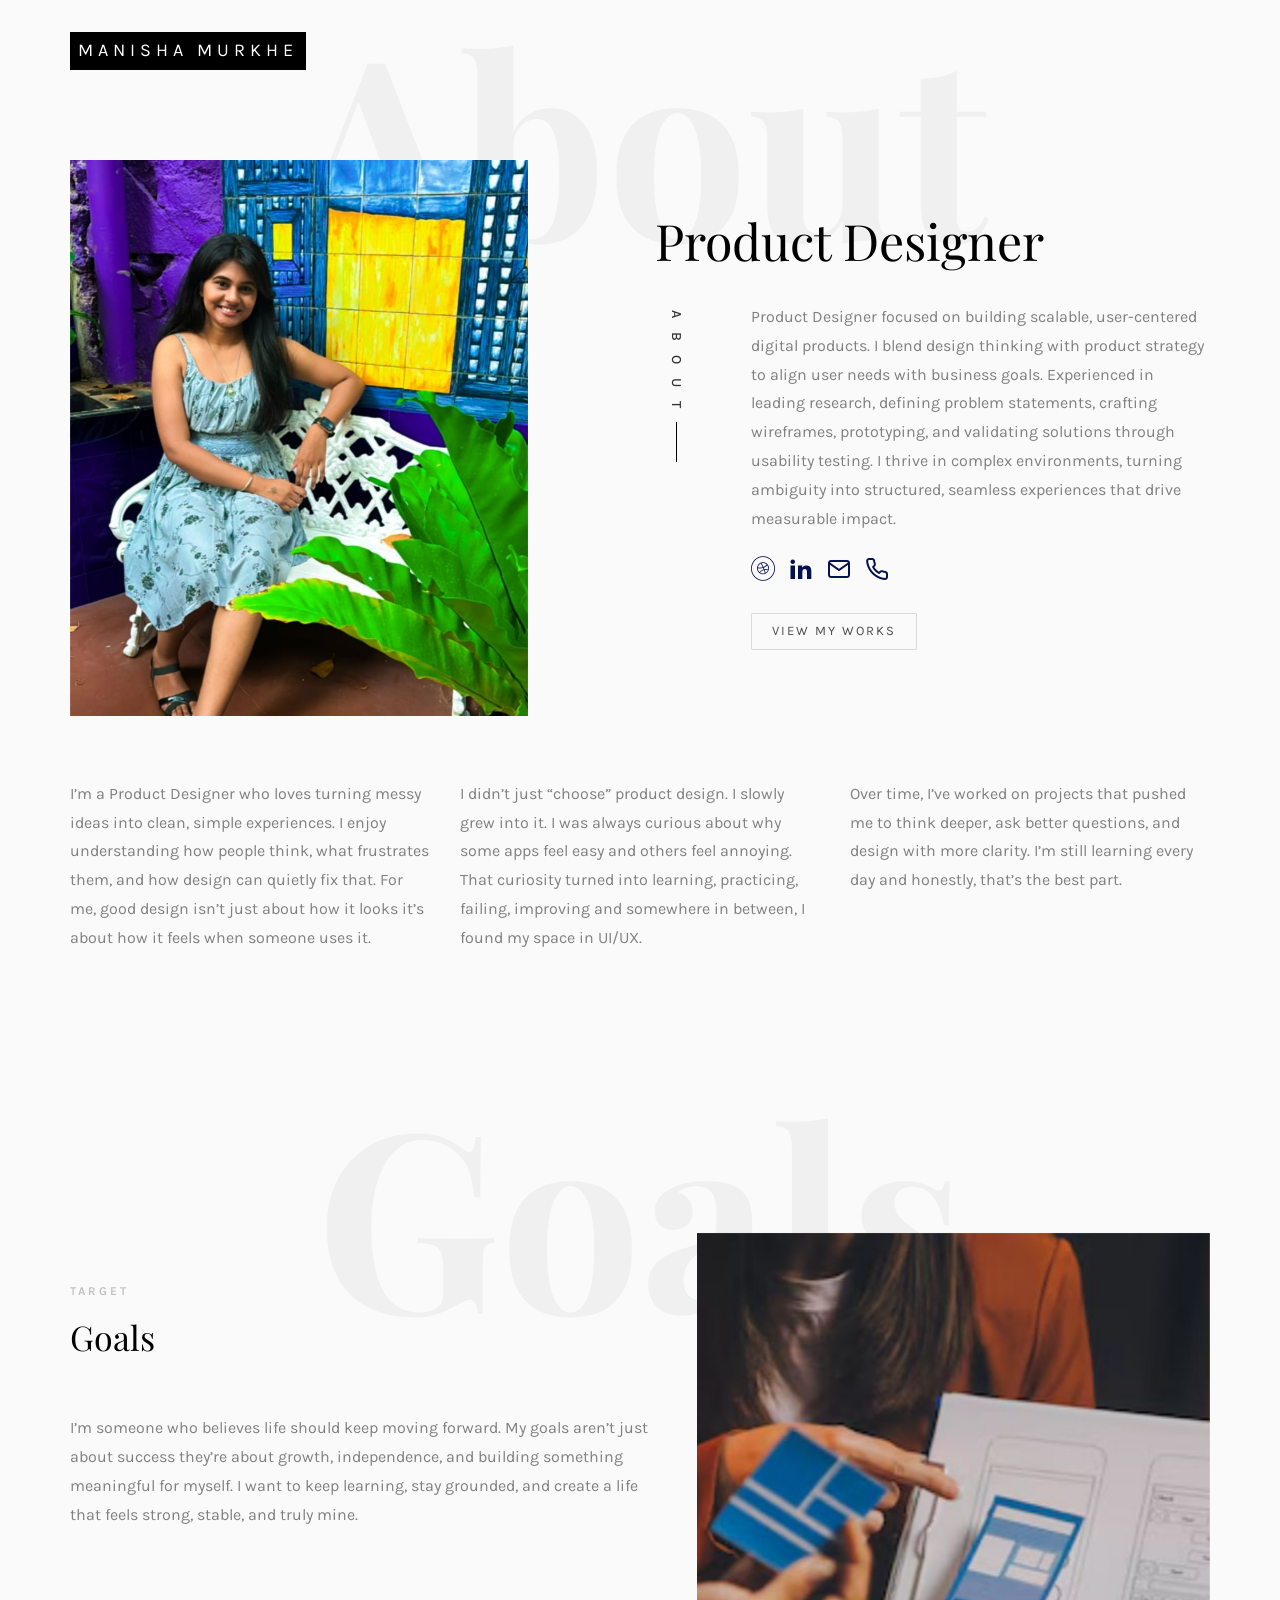
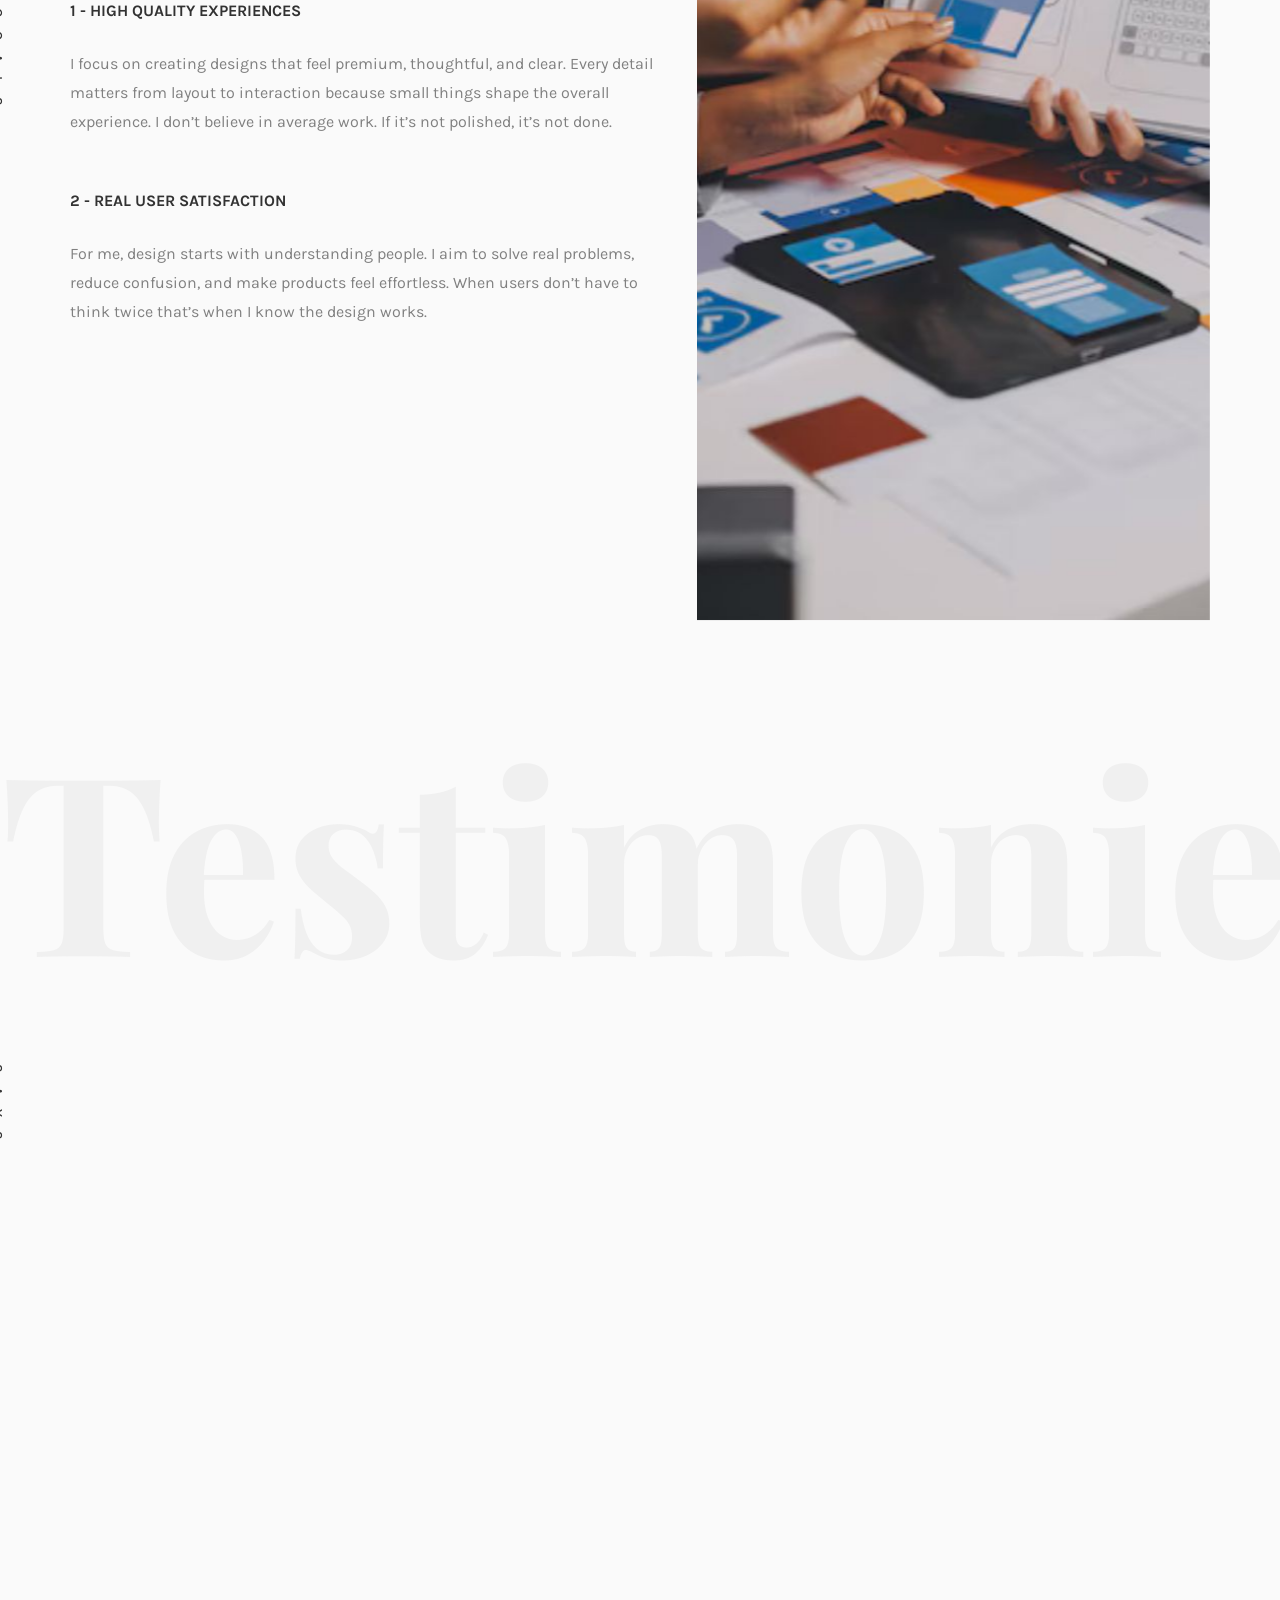
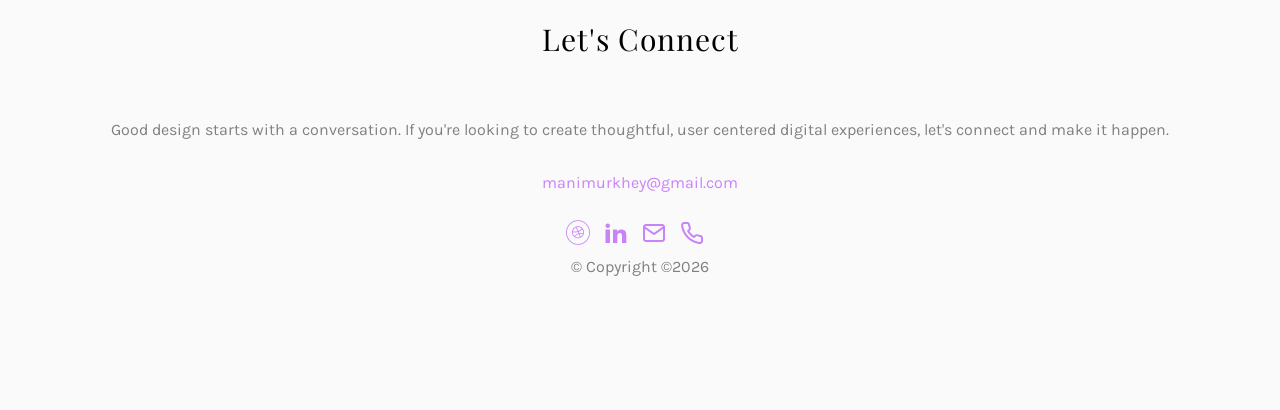
==== about.html @ 7357ee64 "new portfolio 2026" ====
<!DOCTYPE HTML>
<html>
	<head>
	<meta charset="utf-8">
	<meta http-equiv="X-UA-Compatible" content="IE=edge">
	<title>Manisha Murkhe | Product Designer</title>
	<meta name="viewport" content="width=device-width, initial-scale=1">
	<meta name="description" content="" />
	<meta name="keywords" content="" />
	<meta name="author" content="" />

  <!-- Facebook and Twitter integration -->
	<meta property="og:title" content=""/>
	<meta property="og:image" content=""/>
	<meta property="og:url" content=""/>
	<meta property="og:site_name" content=""/>
	<meta property="og:description" content=""/>
	<meta name="twitter:title" content="" />
	<meta name="twitter:image" content="" />
	<meta name="twitter:url" content="" />
	<meta name="twitter:card" content="" />

	<!-- Place favicon.ico and apple-touch-icon.png in the root directory -->
	<link rel="shortcut icon" href="favicon.ico">

	<link href="https://fonts.googleapis.com/css?family=Karla:400,700" rel="stylesheet">
	<link href="https://fonts.googleapis.com/css?family=Playfair+Display:400,400i,700" rel="stylesheet">
	
	<!-- Animate.css -->
	<link rel="stylesheet" href="css/animate.css">
	<!-- Icomoon Icon Fonts-->
	<link rel="stylesheet" href="css/icomoon.css">
	<!-- Bootstrap  -->
	<link rel="stylesheet" href="css/bootstrap.css">
	<!-- Owl Carousel -->
	<link rel="stylesheet" href="css/owl.carousel.min.css">
	<link rel="stylesheet" href="css/owl.theme.default.min.css">
	<!-- Magnific Popup -->
	<link rel="stylesheet" href="css/magnific-popup.css">

	<link rel="stylesheet" href="css/style.css">


	<!-- Modernizr JS -->
	<script src="js/modernizr-2.6.2.min.js"></script>
	<!-- FOR IE9 below -->
	<!--[if lt IE 9]>
	<script src="js/respond.min.js"></script>
	<![endif]-->

	</head>
	<body>

	<nav id="colorlib-main-nav" role="navigation">
		<a href="#" class="js-colorlib-nav-toggle colorlib-nav-toggle active"><i></i></a>
		<div class="js-fullheight colorlib-table">
			<div class="colorlib-table-cell js-fullheight">
				<div class="row">
					<div class="col-md-12">
						<div class="form-group">
							<input type="text" class="form-control" id="search" placeholder="Enter any key to search...">
							<button type="submit" class="btn btn-primary"><i class="icon-search3"></i></button>
						</div>
					</div>
				</div>
				<div class="row">
					<div class="col-md-12">
						<ul>
							<li><a href="index.html">Home</a></li>
							<li><a href="services.html">Services</a></li>
							<li><a href="work.html">Work</a></li>
							<li><a href="blog.html">Blog</a></li>
							<li class="active"><a href="about.html">About</a></li>
							<li><a href="contact.html">Contact</a></li>
						</ul>
					</div>
				</div>
				<div class="row">
					<div class="col-md-12">
						<h2 class="head-title">Works</h2>
						<a href="images/work-1.jpg" class="gallery image-popup-link text-center" style="background-image: url(images/work-1.jpg);">
							<span><i class="icon-search3"></i></span>
						</a>
						<a href="images/work-2.jpg" class="gallery image-popup-link text-center" style="background-image: url(images/work-2.jpg);">
							<span><i class="icon-search3"></i></span>
						</a>
						<a href="images/work-3.jpg" class="gallery image-popup-link text-center" style="background-image: url(images/work-3.jpg);">
							<span><i class="icon-search3"></i></span>
						</a>
						<a href="images/work-4.jpg" class="gallery image-popup-link text-center" style="background-image: url(images/work-4.jpg);">
							<span><i class="icon-search3"></i></span>
						</a>
					</div>
				</div>
			</div>
		</div>
	</nav>
	
	<div id="colorlib-page">
		<header>
			<div class="container">
				<div class="row">
					<div class="col-md-12">
						<div class="colorlib-navbar-brand">
							<a class="colorlib-logo" href="index.html"><span>Manisha Murkhe</span></a>
						</div>
					</div>
				</div>
			</div>
		</header>
		<div id="colorlib-about">
			<div class="container">
				<div class="row text-center">
					<h2 class="bold">About</h2>
				</div>
				<div class="row row-padded-bottom">
					<div class="col-md-5 animate-box">
						<img class="img-responsive about-img" src="images/ManishaMurkhe.jpg" alt="Manisha Murkhe">
					</div>
					<div class="col-md-6 col-md-push-1 animate-box">
						<div class="about-desc">
							<h2><span>Product Designer</span></h2>
							<div class="desc">
								<div class="rotate">
									<h2 class="heading">About</h2>
								</div>
								<p>Product Designer focused on building scalable, user-centered digital products. I blend design thinking with product strategy to align user needs with business goals. Experienced in leading research, defining problem statements, crafting wireframes, prototyping, and validating solutions through usability testing. I thrive in complex environments, turning ambiguity into structured, seamless experiences that drive measurable impact.</p>
								<p class="colorlib-social-icons">
    <a href="https://www.behance.net/manishamurkhe" target="_blank"><i class="icon-dribbble2"></i></a>
    <a href="https://www.linkedin.com/in/manisha-murkhe-967870202/" target="_blank"><i class="icon-linkedin2"></i></a>
    <a href="mailto:manimurkhey@gmail.com"><i class="icon-mail5"></i></a>
    <a href="tel:+917721084207"><i class="icon-phone2"></i></a>
</p>
								<p><a href="index.html" class="btn btn-primary btn-outline">View My Works</a></p>
							</div>
						</div>
					</div>
				</div>
				<div class="row">
					<div class="col-md-4 animate-box">
						<p>I’m a Product Designer who loves turning messy ideas into clean, simple experiences. I enjoy understanding how people think, what frustrates them, and how design can quietly fix that. For me, good design isn’t just about how it looks  it’s about how it feels when someone uses it.</p>
					</div>
					<div class="col-md-4 animate-box">
						<p>I didn’t just “choose” product design. I slowly grew into it. I was always curious about why some apps feel easy and others feel annoying. That curiosity turned into learning, practicing, failing, improving and somewhere in between, I found my space in UI/UX.</p>
					</div>
					<div class="col-md-4 animate-box">
						<p>Over time, I’ve worked on projects that pushed me to think deeper, ask better questions, and design with more clarity. I’m still learning every day and honestly, that’s the best part.</p>
					</div>
				</div>
			</div>
		</div>
		<div id="colorlib-services">
			<div class="container">
				<div class="row text-center">
					<h2 class="bold">Goals</h2>
				</div>
				<div class="row">
					<div class="col-md-12">
						<div class="services-flex">
							<div class="one-third">
								<div class="row">
									<div class="col-md-12 col-md-offset-0 animate-box intro-heading">
										<span>Target</span>
										<h2>Goals</h2>
										<p>I’m someone who believes life should keep moving forward. My goals aren’t just about success they’re about growth, independence, and building something meaningful for myself. I want to keep learning, stay grounded, and create a life that feels strong, stable, and truly mine.</p>
									</div>
								</div>
								<div class="row">
									<div class="col-md-12">
										<div class="rotate">
											<h2 class="heading">Goals</h2>
										</div>
									</div>
									<div class="col-md-12">
										<div class="services animate-box">
											<h3>1 - High Quality Experiences</h3>
											<p>I focus on creating designs that feel premium, thoughtful, and clear. Every detail matters from layout to interaction  because small things shape the overall experience. I don’t believe in average work. If it’s not polished, it’s not done.</p>
										</div>
										<div class="services animate-box">
											<h3>2 - Real User Satisfaction</h3>
											<p>For me, design starts with understanding people. I aim to solve real problems, reduce confusion, and make products feel effortless. When users don’t have to think twice  that’s when I know the design works.</p>
										</div>
										<div class="services animate-box">
											<h3>3 - Well-Structured, Easy-to-Maintain Products</h3>
											<p>Good design isn’t just about how it looks today. I build systems that are organized, scalable, and easy to manage in the long run. Clean structure less chaos later.</p>
										</div>
									</div>
								</div>
							</div>
							<div class="one-forth services-img" style="background-image: url(images/services-img-1.jpg);">
							</div>
						</div>
					</div>
				</div>
			</div>
		</div>

		<div id="colorlib-testimony">
			<div class="container">
				<div class="row text-center">
					<h2 class="bold">Testimonies</h2>
				</div>
				<div class="row">
					<div class="col-md-12 col-md-offset-0 text-center animate-box intro-heading">
						<span>Testimonies</span>
						<h2>Clients Says</h2>
					</div>
				</div>
				<div class="row">
					<div class="col-md-12">
						<div class="rotate">
							<h2 class="heading">Says</h2>
						</div>
					</div>
				</div>
				<div class="row animate-box">
					<div class="owl-carousel">
						<div class="item">
							<div class="col-md-12 text-center">
								<div class="testimony">
									<blockquote>
										<p>"Working with Manisha was honestly smooth from start to finish. She doesn’t just design screens  she thinks through the entire experience. She asks the right questions, challenges assumptions, and delivers work that feels clean and well thought out."</p>
										<span> &mdash; Saj Counsulting Services</span>
									</blockquote>
								</div>
							</div>
						</div>
						<div class="item">
							<div class="col-md-12 text-center">
								<div class="testimony">
									<blockquote>
										<p>"Manisha has a strong eye for detail and clarity. What I appreciate most is how she turns complex ideas into simple, usable flows. She’s calm under pressure and always open to feedback, which makes collaboration easy. She genuinely cares about the product. You can see it in how deeply she understands users before jumping into design. Her work feels intentional, not rushed and that’s rare."</p>
										<span> &mdash; Reserveoceaan</span>
									</blockquote>
								</div>
							</div>
						</div>
					</div>
				</div>
			</div>
		</div>

		<footer>
			<div id="footer">
				<div class="container">
					<div class="row">
						<div class="col-md-12 text-center">
							<h2>Let's Connect</h2>
							<p>Good design starts with a conversation. If you're looking to create thoughtful, user centered digital experiences, let's connect and make it happen.</p>
							<p><a href="mailto:manimurkhey@gmail.com">manimurkhey@gmail.com</a></p>
							<p class="colorlib-social-icons">
    <a href="https://www.behance.net/manishamurkhe" target="_blank"><i class="icon-dribbble2"></i></a>
    <a href="https://www.linkedin.com/in/manisha-murkhe-967870202/" target="_blank"><i class="icon-linkedin2"></i></a>
    <a href="mailto:manimurkhey@gmail.com"><i class="icon-mail5"></i></a>
    <a href="tel:+917721084207"><i class="icon-phone2"></i></a>
							</p>
						</div>
					</div>
					<div class="row">
						<div class="col-md-12 text-center">
							<p>
								&copy; <!-- Link back to Colorlib can't be removed. Template is licensed under CC BY 3.0. -->
Copyright &copy;<script>document.write(new Date().getFullYear());</script>
<!-- Link back to Colorlib can't be removed. Template is licensed under CC BY 3.0. -->
							</p>
						</div>
					</div>
				</div>
			</div>
		</footer>
	
	</div>

	<!-- jQuery -->
	<script src="js/jquery.min.js"></script>
	<!-- jQuery Easing -->
	<script src="js/jquery.easing.1.3.js"></script>
	<!-- Bootstrap -->
	<script src="js/bootstrap.min.js"></script>
	<!-- Waypoints -->
	<script src="js/jquery.waypoints.min.js"></script>
	<!-- Owl Carousel -->
	<script src="js/owl.carousel.min.js"></script>
	<!-- Magnific Popup -->
	<script src="js/jquery.magnific-popup.min.js"></script>
	<script src="js/magnific-popup-options.js"></script>

	<!-- Main JS (Do not remove) -->
	<script src="js/main.js"></script>

	</body>
</html>
---- css/icomoon.css ----
@font-face {
  font-family: 'icomoon';
  src:  url('fonts/icomoon.eot?tmere9');
  src:  url('fonts/icomoon.eot?tmere9#iefix') format('embedded-opentype'),
    url('fonts/icomoon.ttf?tmere9') format('truetype'),
    url('fonts/icomoon.woff?tmere9') format('woff'),
    url('fonts/icomoon.svg?tmere9#icomoon') format('svg');
  font-weight: normal;
  font-style: normal;
}

[class^="icon-"], [class*=" icon-"] {
  /* use !important to prevent issues with browser extensions that change fonts */
  font-family: 'icomoon' !important;
  speak: none;
  font-style: normal;
  font-weight: normal;
  font-variant: normal;
  text-transform: none;
  line-height: 1;

  /* Better Font Rendering =========== */
  -webkit-font-smoothing: antialiased;
  -moz-osx-font-smoothing: grayscale;
}

.icon-activity:before {
  content: "\e900";
}
.icon-airplay:before {
  content: "\e901";
}
.icon-alert-circle:before {
  content: "\e902";
}
.icon-alert-octagon:before {
  content: "\e903";
}
.icon-alert-triangle:before {
  content: "\e904";
}
.icon-align-center:before {
  content: "\e905";
}
.icon-align-justify:before {
  content: "\e906";
}
.icon-align-left:before {
  content: "\e907";
}
.icon-align-right:before {
  content: "\e908";
}
.icon-anchor:before {
  content: "\e909";
}
.icon-aperture:before {
  content: "\e90a";
}
.icon-arrow-down3:before {
  content: "\e90b";
}
.icon-arrow-down-circle:before {
  content: "\e90c";
}
.icon-arrow-down-left3:before {
  content: "\e90d";
}
.icon-arrow-down-right3:before {
  content: "\e90e";
}
.icon-arrow-left3:before {
  content: "\e90f";
}
.icon-arrow-left-circle:before {
  content: "\e910";
}
.icon-arrow-right3:before {
  content: "\e911";
}
.icon-arrow-right-circle:before {
  content: "\e912";
}
.icon-arrow-up3:before {
  content: "\e913";
}
.icon-arrow-up-circle:before {
  content: "\e914";
}
.icon-arrow-up-left3:before {
  content: "\e915";
}
.icon-arrow-up-right3:before {
  content: "\e916";
}
.icon-at-sign:before {
  content: "\e917";
}
.icon-award:before {
  content: "\e918";
}
.icon-bar-chart:before {
  content: "\e919";
}
.icon-bar-chart-2:before {
  content: "\e91a";
}
.icon-battery:before {
  content: "\e91b";
}
.icon-battery-charging:before {
  content: "\e91c";
}
.icon-bell2:before {
  content: "\e91d";
}
.icon-bell-off:before {
  content: "\e91e";
}
.icon-bluetooth:before {
  content: "\e91f";
}
.icon-bold2:before {
  content: "\e920";
}
.icon-book2:before {
  content: "\e921";
}
.icon-book-open:before {
  content: "\e922";
}
.icon-bookmark2:before {
  content: "\e923";
}
.icon-box:before {
  content: "\e924";
}
.icon-briefcase2:before {
  content: "\e925";
}
.icon-calendar2:before {
  content: "\e926";
}
.icon-camera2:before {
  content: "\e927";
}
.icon-camera-off:before {
  content: "\e928";
}
.icon-cast:before {
  content: "\e929";
}
.icon-check:before {
  content: "\e92a";
}
.icon-check-circle:before {
  content: "\e92b";
}
.icon-check-square:before {
  content: "\e92c";
}
.icon-chevron-down:before {
  content: "\e92d";
}
.icon-chevron-left:before {
  content: "\e92e";
}
.icon-chevron-right:before {
  content: "\e92f";
}
.icon-chevron-up:before {
  content: "\e930";
}
.icon-chevrons-down:before {
  content: "\e931";
}
.icon-chevrons-left:before {
  content: "\e932";
}
.icon-chevrons-right:before {
  content: "\e933";
}
.icon-chevrons-up:before {
  content: "\e934";
}
.icon-chrome2:before {
  content: "\e935";
}
.icon-circle:before {
  content: "\e936";
}
.icon-clipboard2:before {
  content: "\e937";
}
.icon-clock3:before {
  content: "\e938";
}
.icon-cloud2:before {
  content: "\e939";
}
.icon-cloud-drizzle:before {
  content: "\e93a";
}
.icon-cloud-lightning:before {
  content: "\e93b";
}
.icon-cloud-off:before {
  content: "\e93c";
}
.icon-cloud-rain:before {
  content: "\e93d";
}
.icon-cloud-snow:before {
  content: "\e93e";
}
.icon-code:before {
  content: "\e93f";
}
.icon-codepen2:before {
  content: "\e940";
}
.icon-command2:before {
  content: "\e941";
}
.icon-compass3:before {
  content: "\e942";
}
.icon-copy2:before {
  content: "\e943";
}
.icon-corner-down-left:before {
  content: "\e944";
}
.icon-corner-down-right:before {
  content: "\e945";
}
.icon-corner-left-down:before {
  content: "\e946";
}
.icon-corner-left-up:before {
  content: "\e947";
}
.icon-corner-right-down:before {
  content: "\e948";
}
.icon-corner-right-up:before {
  content: "\e949";
}
.icon-corner-up-left:before {
  content: "\e94a";
}
.icon-corner-up-right:before {
  content: "\e94b";
}
.icon-cpu:before {
  content: "\e94c";
}
.icon-credit-card2:before {
  content: "\e94d";
}
.icon-crop2:before {
  content: "\e94e";
}
.icon-crosshair:before {
  content: "\e94f";
}
.icon-database2:before {
  content: "\e950";
}
.icon-delete:before {
  content: "\e951";
}
.icon-disc:before {
  content: "\e952";
}
.icon-dollar-sign:before {
  content: "\e953";
}
.icon-download4:before {
  content: "\e954";
}
.icon-download-cloud:before {
  content: "\e955";
}
.icon-droplet2:before {
  content: "\e956";
}
.icon-edit:before {
  content: "\e957";
}
.icon-edit-2:before {
  content: "\e958";
}
.icon-edit-3:before {
  content: "\e959";
}
.icon-external-link:before {
  content: "\e95a";
}
.icon-eye2:before {
  content: "\e95b";
}
.icon-eye-off:before {
  content: "\e95c";
}
.icon-facebook3:before {
  content: "\e95d";
}
.icon-fast-forward:before {
  content: "\e95e";
}
.icon-feather:before {
  content: "\e95f";
}
.icon-file:before {
  content: "\e960";
}
.icon-file-minus:before {
  content: "\e961";
}
.icon-file-plus:before {
  content: "\e962";
}
.icon-file-text3:before {
  content: "\e963";
}
.icon-film2:before {
  content: "\e964";
}
.icon-filter2:before {
  content: "\e965";
}
.icon-flag2:before {
  content: "\e966";
}
.icon-folder2:before {
  content: "\e967";
}
.icon-folder-minus2:before {
  content: "\e968";
}
.icon-folder-plus2:before {
  content: "\e969";
}
.icon-git-branch:before {
  content: "\e96a";
}
.icon-git-commit:before {
  content: "\e96b";
}
.icon-git-merge:before {
  content: "\e96c";
}
.icon-git-pull-request:before {
  content: "\e96d";
}
.icon-github2:before {
  content: "\e96e";
}
.icon-gitlab:before {
  content: "\e96f";
}
.icon-globe:before {
  content: "\e970";
}
.icon-grid:before {
  content: "\e971";
}
.icon-hard-drive:before {
  content: "\e972";
}
.icon-hash:before {
  content: "\e973";
}
.icon-headphones2:before {
  content: "\e974";
}
.icon-heart2:before {
  content: "\e975";
}
.icon-help-circle:before {
  content: "\e976";
}
.icon-home4:before {
  content: "\e977";
}
.icon-image2:before {
  content: "\e978";
}
.icon-inbox:before {
  content: "\e979";
}
.icon-info2:before {
  content: "\e97a";
}
.icon-instagram2:before {
  content: "\e97b";
}
.icon-italic2:before {
  content: "\e97c";
}
.icon-layers:before {
  content: "\e97d";
}
.icon-layout:before {
  content: "\e97e";
}
.icon-life-buoy:before {
  content: "\e97f";
}
.icon-link2:before {
  content: "\e980";
}
.icon-link-2:before {
  content: "\e981";
}
.icon-linkedin3:before {
  content: "\e982";
}
.icon-list3:before {
  content: "\e983";
}
.icon-loader:before {
  content: "\e984";
}
.icon-lock2:before {
  content: "\e985";
}
.icon-log-in:before {
  content: "\e986";
}
.icon-log-out:before {
  content: "\e987";
}
.icon-mail5:before {
  content: "\e988";
}
.icon-map3:before {
  content: "\e989";
}
.icon-map-pin:before {
  content: "\e98a";
}
.icon-maximize:before {
  content: "\e98b";
}
.icon-maximize-2:before {
  content: "\e98c";
}
.icon-menu5:before {
  content: "\e98d";
}
.icon-message-circle:before {
  content: "\e98e";
}
.icon-message-square:before {
  content: "\e98f";
}
.icon-mic2:before {
  content: "\e990";
}
.icon-mic-off:before {
  content: "\e991";
}
.icon-minimize:before {
  content: "\e992";
}
.icon-minimize-2:before {
  content: "\e993";
}
.icon-minus2:before {
  content: "\e994";
}
.icon-minus-circle:before {
  content: "\e995";
}
.icon-minus-square:before {
  content: "\e996";
}
.icon-monitor:before {
  content: "\e997";
}
.icon-moon:before {
  content: "\e998";
}
.icon-more-horizontal:before {
  content: "\e999";
}
.icon-more-vertical:before {
  content: "\e99a";
}
.icon-move:before {
  content: "\e99b";
}
.icon-music2:before {
  content: "\e99c";
}
.icon-navigation:before {
  content: "\e99d";
}
.icon-navigation-2:before {
  content: "\e99e";
}
.icon-octagon:before {
  content: "\e99f";
}
.icon-package:before {
  content: "\e9a0";
}
.icon-paperclip:before {
  content: "\e9a1";
}
.icon-pause3:before {
  content: "\e9a2";
}
.icon-pause-circle:before {
  content: "\e9a3";
}
.icon-percent:before {
  content: "\e9a4";
}
.icon-phone2:before {
  content: "\e9a5";
}
.icon-phone-call:before {
  content: "\e9a6";
}
.icon-phone-forwarded:before {
  content: "\e9a7";
}
.icon-phone-incoming:before {
  content: "\e9a8";
}
.icon-phone-missed:before {
  content: "\e9a9";
}
.icon-phone-off:before {
  content: "\e9aa";
}
.icon-phone-outgoing:before {
  content: "\e9ab";
}
.icon-pie-chart2:before {
  content: "\e9ac";
}
.icon-play4:before {
  content: "\e9ad";
}
.icon-play-circle:before {
  content: "\e9ae";
}
.icon-plus2:before {
  content: "\e9af";
}
.icon-plus-circle:before {
  content: "\e9b0";
}
.icon-plus-square:before {
  content: "\e9b1";
}
.icon-pocket:before {
  content: "\e9b2";
}
.icon-power2:before {
  content: "\e9b3";
}
.icon-printer2:before {
  content: "\e9b4";
}
.icon-radio:before {
  content: "\e9b5";
}
.icon-refresh-ccw:before {
  content: "\e9b6";
}
.icon-refresh-cw:before {
  content: "\e9b7";
}
.icon-repeat:before {
  content: "\e9b8";
}
.icon-rewind:before {
  content: "\e9b9";
}
.icon-rotate-ccw:before {
  content: "\e9ba";
}
.icon-rotate-cw:before {
  content: "\e9bb";
}
.icon-rss3:before {
  content: "\e9bc";
}
.icon-save:before {
  content: "\e9bd";
}
.icon-scissors2:before {
  content: "\e9be";
}
.icon-search2:before {
  content: "\e9bf";
}
.icon-send:before {
  content: "\e9c0";
}
.icon-server:before {
  content: "\e9c1";
}
.icon-settings:before {
  content: "\e9c2";
}
.icon-share3:before {
  content: "\e9c3";
}
.icon-share-2:before {
  content: "\e9c4";
}
.icon-shield2:before {
  content: "\e9c5";
}
.icon-shield-off:before {
  content: "\e9c6";
}
.icon-shopping-bag:before {
  content: "\e9c7";
}
.icon-shopping-cart:before {
  content: "\e9c8";
}
.icon-shuffle2:before {
  content: "\e9c9";
}
.icon-sidebar:before {
  content: "\e9ca";
}
.icon-skip-back:before {
  content: "\e9cb";
}
.icon-skip-forward:before {
  content: "\e9cc";
}
.icon-slack:before {
  content: "\e9cd";
}
.icon-slash:before {
  content: "\e9ce";
}
.icon-sliders:before {
  content: "\e9cf";
}
.icon-smartphone:before {
  content: "\e9d0";
}
.icon-speaker:before {
  content: "\e9d1";
}
.icon-square:before {
  content: "\e9d2";
}
.icon-star:before {
  content: "\e9d3";
}
.icon-stop-circle:before {
  content: "\e9d4";
}
.icon-sun2:before {
  content: "\e9d5";
}
.icon-sunrise:before {
  content: "\e9d6";
}
.icon-sunset:before {
  content: "\e9d7";
}
.icon-tablet2:before {
  content: "\e9d8";
}
.icon-tag:before {
  content: "\e9d9";
}
.icon-target2:before {
  content: "\e9da";
}
.icon-terminal2:before {
  content: "\e9db";
}
.icon-thermometer:before {
  content: "\e9dc";
}
.icon-thumbs-down:before {
  content: "\e9dd";
}
.icon-thumbs-up:before {
  content: "\e9de";
}
.icon-toggle-left:before {
  content: "\e9df";
}
.icon-toggle-right:before {
  content: "\e9e0";
}
.icon-trash:before {
  content: "\e9e1";
}
.icon-trash-2:before {
  content: "\e9e2";
}
.icon-trending-down:before {
  content: "\e9e3";
}
.icon-trending-up:before {
  content: "\e9e4";
}
.icon-triangle:before {
  content: "\e9e5";
}
.icon-truck2:before {
  content: "\e9e6";
}
.icon-tv2:before {
  content: "\e9e7";
}
.icon-twitter2:before {
  content: "\e9e8";
}
.icon-type:before {
  content: "\e9e9";
}
.icon-umbrella:before {
  content: "\e9ea";
}
.icon-underline2:before {
  content: "\e9eb";
}
.icon-unlock:before {
  content: "\e9ec";
}
.icon-upload4:before {
  content: "\e9ed";
}
.icon-upload-cloud:before {
  content: "\e9ee";
}
.icon-user2:before {
  content: "\e9ef";
}
.icon-user-check2:before {
  content: "\e9f0";
}
.icon-user-minus2:before {
  content: "\e9f1";
}
.icon-user-plus2:before {
  content: "\e9f2";
}
.icon-user-x:before {
  content: "\e9f3";
}
.icon-users2:before {
  content: "\e9f4";
}
.icon-video:before {
  content: "\e9f5";
}
.icon-video-off:before {
  content: "\e9f6";
}
.icon-voicemail:before {
  content: "\e9f7";
}
.icon-volume:before {
  content: "\e9f8";
}
.icon-volume-1:before {
  content: "\e9f9";
}
.icon-volume-2:before {
  content: "\e9fa";
}
.icon-volume-x:before {
  content: "\e9fb";
}
.icon-watch:before {
  content: "\e9fc";
}
.icon-wifi:before {
  content: "\e9fd";
}
.icon-wifi-off:before {
  content: "\e9fe";
}
.icon-wind:before {
  content: "\e9ff";
}
.icon-x:before {
  content: "\ea00";
}
.icon-x-circle:before {
  content: "\ea01";
}
.icon-x-square:before {
  content: "\ea02";
}
.icon-zap:before {
  content: "\ea03";
}
.icon-zap-off:before {
  content: "\ea04";
}
.icon-zoom-in2:before {
  content: "\ea05";
}
.icon-zoom-out2:before {
  content: "\ea06";
}
.icon-times:before {
  content: "\ea07";
}
.icon-tick:before {
  content: "\ea08";
}
.icon-plus3:before {
  content: "\ea09";
}
.icon-minus3:before {
  content: "\ea0a";
}
.icon-equals:before {
  content: "\ea0b";
}
.icon-divide:before {
  content: "\ea0c";
}
.icon-chevron-right2:before {
  content: "\ea0d";
}
.icon-chevron-left2:before {
  content: "\ea0e";
}
.icon-arrow-right-thick:before {
  content: "\ea0f";
}
.icon-arrow-left-thick:before {
  content: "\ea10";
}
.icon-th-small:before {
  content: "\ea11";
}
.icon-th-menu:before {
  content: "\ea12";
}
.icon-th-list:before {
  content: "\ea13";
}
.icon-th-large:before {
  content: "\ea14";
}
.icon-home5:before {
  content: "\ea15";
}
.icon-arrow-forward:before {
  content: "\ea16";
}
.icon-arrow-back:before {
  content: "\ea17";
}
.icon-rss4:before {
  content: "\ea18";
}
.icon-location3:before {
  content: "\ea19";
}
.icon-link3:before {
  content: "\ea1a";
}
.icon-image3:before {
  content: "\ea1b";
}
.icon-arrow-up-thick:before {
  content: "\ea1c";
}
.icon-arrow-down-thick:before {
  content: "\ea1d";
}
.icon-starburst:before {
  content: "\ea1e";
}
.icon-starburst-outline:before {
  content: "\ea1f";
}
.icon-star2:before {
  content: "\ea20";
}
.icon-flow-children:before {
  content: "\ea21";
}
.icon-export:before {
  content: "\ea22";
}
.icon-delete2:before {
  content: "\ea23";
}
.icon-delete-outline:before {
  content: "\ea24";
}
.icon-cloud-storage:before {
  content: "\ea25";
}
.icon-wi-fi:before {
  content: "\ea26";
}
.icon-heart3:before {
  content: "\ea27";
}
.icon-flash:before {
  content: "\ea28";
}
.icon-cancel:before {
  content: "\ea29";
}
.icon-backspace:before {
  content: "\ea2a";
}
.icon-attachment2:before {
  content: "\ea2b";
}
.icon-arrow-move:before {
  content: "\ea2c";
}
.icon-warning2:before {
  content: "\ea2d";
}
.icon-user3:before {
  content: "\ea2e";
}
.icon-radar:before {
  content: "\ea2f";
}
.icon-lock-open:before {
  content: "\ea30";
}
.icon-lock-closed:before {
  content: "\ea31";
}
.icon-location-arrow:before {
  content: "\ea32";
}
.icon-info3:before {
  content: "\ea33";
}
.icon-user-delete:before {
  content: "\ea34";
}
.icon-user-add:before {
  content: "\ea35";
}
.icon-media-pause:before {
  content: "\ea36";
}
.icon-group:before {
  content: "\ea37";
}
.icon-chart-pie:before {
  content: "\ea38";
}
.icon-chart-line:before {
  content: "\ea39";
}
.icon-chart-bar:before {
  content: "\ea3a";
}
.icon-chart-area:before {
  content: "\ea3b";
}
.icon-video2:before {
  content: "\ea3c";
}
.icon-point-of-interest:before {
  content: "\ea3d";
}
.icon-infinity:before {
  content: "\ea3e";
}
.icon-globe2:before {
  content: "\ea3f";
}
.icon-eye3:before {
  content: "\ea40";
}
.icon-cog2:before {
  content: "\ea41";
}
.icon-camera3:before {
  content: "\ea42";
}
.icon-upload5:before {
  content: "\ea43";
}
.icon-scissors3:before {
  content: "\ea44";
}
.icon-refresh:before {
  content: "\ea45";
}
.icon-pin:before {
  content: "\ea46";
}
.icon-key3:before {
  content: "\ea47";
}
.icon-info-large:before {
  content: "\ea48";
}
.icon-eject2:before {
  content: "\ea49";
}
.icon-download5:before {
  content: "\ea4a";
}
.icon-zoom:before {
  content: "\ea4b";
}
.icon-zoom-out3:before {
  content: "\ea4c";
}
.icon-zoom-in3:before {
  content: "\ea4d";
}
.icon-sort-numerically:before {
  content: "\ea4e";
}
.icon-sort-alphabetically:before {
  content: "\ea4f";
}
.icon-input-checked:before {
  content: "\ea50";
}
.icon-calender:before {
  content: "\ea51";
}
.icon-world:before {
  content: "\ea52";
}
.icon-notes:before {
  content: "\ea53";
}
.icon-code2:before {
  content: "\ea54";
}
.icon-arrow-sync:before {
  content: "\ea55";
}
.icon-arrow-shuffle:before {
  content: "\ea56";
}
.icon-arrow-repeat:before {
  content: "\ea57";
}
.icon-arrow-minimise:before {
  content: "\ea58";
}
.icon-arrow-maximise:before {
  content: "\ea59";
}
.icon-arrow-loop:before {
  content: "\ea5a";
}
.icon-anchor2:before {
  content: "\ea5b";
}
.icon-spanner:before {
  content: "\ea5c";
}
.icon-puzzle:before {
  content: "\ea5d";
}
.icon-power3:before {
  content: "\ea5e";
}
.icon-plane:before {
  content: "\ea5f";
}
.icon-pi:before {
  content: "\ea60";
}
.icon-phone3:before {
  content: "\ea61";
}
.icon-microphone:before {
  content: "\ea62";
}
.icon-media-rewind:before {
  content: "\ea63";
}
.icon-flag3:before {
  content: "\ea64";
}
.icon-adjust-brightness:before {
  content: "\ea65";
}
.icon-waves:before {
  content: "\ea66";
}
.icon-social-twitter:before {
  content: "\ea67";
}
.icon-social-facebook:before {
  content: "\ea68";
}
.icon-social-dribbble:before {
  content: "\ea69";
}
.icon-media-stop:before {
  content: "\ea6a";
}
.icon-media-record:before {
  content: "\ea6b";
}
.icon-media-play:before {
  content: "\ea6c";
}
.icon-media-fast-forward:before {
  content: "\ea6d";
}
.icon-media-eject:before {
  content: "\ea6e";
}
.icon-social-vimeo:before {
  content: "\ea6f";
}
.icon-social-tumbler:before {
  content: "\ea70";
}
.icon-social-skype:before {
  content: "\ea71";
}
.icon-social-pinterest:before {
  content: "\ea72";
}
.icon-social-linkedin:before {
  content: "\ea73";
}
.icon-social-last-fm:before {
  content: "\ea74";
}
.icon-social-github:before {
  content: "\ea75";
}
.icon-social-flickr:before {
  content: "\ea76";
}
.icon-at:before {
  content: "\ea77";
}
.icon-times-outline:before {
  content: "\ea78";
}
.icon-plus-outline:before {
  content: "\ea79";
}
.icon-minus-outline:before {
  content: "\ea7a";
}
.icon-tick-outline:before {
  content: "\ea7b";
}
.icon-th-large-outline:before {
  content: "\ea7c";
}
.icon-equals-outline:before {
  content: "\ea7d";
}
.icon-divide-outline:before {
  content: "\ea7e";
}
.icon-chevron-right-outline:before {
  content: "\ea7f";
}
.icon-chevron-left-outline:before {
  content: "\ea80";
}
.icon-arrow-right-outline:before {
  content: "\ea81";
}
.icon-arrow-left-outline:before {
  content: "\ea82";
}
.icon-th-small-outline:before {
  content: "\ea83";
}
.icon-th-menu-outline:before {
  content: "\ea84";
}
.icon-th-list-outline:before {
  content: "\ea85";
}
.icon-news:before {
  content: "\ea86";
}
.icon-home-outline:before {
  content: "\ea87";
}
.icon-arrow-up-outline:before {
  content: "\ea88";
}
.icon-arrow-forward-outline:before {
  content: "\ea89";
}
.icon-arrow-down-outline:before {
  content: "\ea8a";
}
.icon-arrow-back-outline:before {
  content: "\ea8b";
}
.icon-trash2:before {
  content: "\ea8c";
}
.icon-rss-outline:before {
  content: "\ea8d";
}
.icon-message:before {
  content: "\ea8e";
}
.icon-location-outline:before {
  content: "\ea8f";
}
.icon-link-outline:before {
  content: "\ea90";
}
.icon-image-outline:before {
  content: "\ea91";
}
.icon-export-outline:before {
  content: "\ea92";
}
.icon-cross2:before {
  content: "\ea93";
}
.icon-wi-fi-outline:before {
  content: "\ea94";
}
.icon-star-outline:before {
  content: "\ea95";
}
.icon-media-pause-outline:before {
  content: "\ea96";
}
.icon-mail6:before {
  content: "\ea97";
}
.icon-heart-outline:before {
  content: "\ea98";
}
.icon-flash-outline:before {
  content: "\ea99";
}
.icon-cancel-outline:before {
  content: "\ea9a";
}
.icon-beaker:before {
  content: "\ea9b";
}
.icon-arrow-move-outline:before {
  content: "\ea9c";
}
.icon-watch2:before {
  content: "\ea9d";
}
.icon-warning-outline:before {
  content: "\ea9e";
}
.icon-time:before {
  content: "\ea9f";
}
.icon-radar-outline:before {
  content: "\eaa0";
}
.icon-lock-open-outline:before {
  content: "\eaa1";
}
.icon-location-arrow-outline:before {
  content: "\eaa2";
}
.icon-info-outline:before {
  content: "\eaa3";
}
.icon-backspace-outline:before {
  content: "\eaa4";
}
.icon-attachment-outline:before {
  content: "\eaa5";
}
.icon-user-outline:before {
  content: "\eaa6";
}
.icon-user-delete-outline:before {
  content: "\eaa7";
}
.icon-user-add-outline:before {
  content: "\eaa8";
}
.icon-lock-closed-outline:before {
  content: "\eaa9";
}
.icon-group-outline:before {
  content: "\eaaa";
}
.icon-chart-pie-outline:before {
  content: "\eaab";
}
.icon-chart-line-outline:before {
  content: "\eaac";
}
.icon-chart-bar-outline:before {
  content: "\eaad";
}
.icon-chart-area-outline:before {
  content: "\eaae";
}
.icon-video-outline:before {
  content: "\eaaf";
}
.icon-point-of-interest-outline:before {
  content: "\eab0";
}
.icon-map4:before {
  content: "\eab1";
}
.icon-key-outline:before {
  content: "\eab2";
}
.icon-infinity-outline:before {
  content: "\eab3";
}
.icon-globe-outline:before {
  content: "\eab4";
}
.icon-eye-outline:before {
  content: "\eab5";
}
.icon-cog-outline:before {
  content: "\eab6";
}
.icon-camera-outline:before {
  content: "\eab7";
}
.icon-upload-outline:before {
  content: "\eab8";
}
.icon-support:before {
  content: "\eab9";
}
.icon-scissors-outline:before {
  content: "\eaba";
}
.icon-refresh-outline:before {
  content: "\eabb";
}
.icon-info-large-outline:before {
  content: "\eabc";
}
.icon-eject-outline:before {
  content: "\eabd";
}
.icon-download-outline:before {
  content: "\eabe";
}
.icon-battery-mid:before {
  content: "\eabf";
}
.icon-battery-low:before {
  content: "\eac0";
}
.icon-battery-high:before {
  content: "\eac1";
}
.icon-zoom-outline:before {
  content: "\eac2";
}
.icon-zoom-out-outline:before {
  content: "\eac3";
}
.icon-zoom-in-outline:before {
  content: "\eac4";
}
.icon-tag2:before {
  content: "\eac5";
}
.icon-tabs-outline:before {
  content: "\eac6";
}
.icon-pin-outline:before {
  content: "\eac7";
}
.icon-message-typing:before {
  content: "\eac8";
}
.icon-directions:before {
  content: "\eac9";
}
.icon-battery-full:before {
  content: "\eaca";
}
.icon-battery-charge:before {
  content: "\eacb";
}
.icon-pipette:before {
  content: "\eacc";
}
.icon-pencil3:before {
  content: "\eacd";
}
.icon-folder3:before {
  content: "\eace";
}
.icon-folder-delete:before {
  content: "\eacf";
}
.icon-folder-add:before {
  content: "\ead0";
}
.icon-edit2:before {
  content: "\ead1";
}
.icon-document:before {
  content: "\ead2";
}
.icon-document-delete:before {
  content: "\ead3";
}
.icon-document-add:before {
  content: "\ead4";
}
.icon-brush:before {
  content: "\ead5";
}
.icon-thumbs-up2:before {
  content: "\ead6";
}
.icon-thumbs-down2:before {
  content: "\ead7";
}
.icon-pen2:before {
  content: "\ead8";
}
.icon-sort-numerically-outline:before {
  content: "\ead9";
}
.icon-sort-alphabetically-outline:before {
  content: "\eada";
}
.icon-social-last-fm-circular:before {
  content: "\eadb";
}
.icon-social-github-circular:before {
  content: "\eadc";
}
.icon-compass4:before {
  content: "\eadd";
}
.icon-bookmark3:before {
  content: "\eade";
}
.icon-input-checked-outline:before {
  content: "\eadf";
}
.icon-code-outline:before {
  content: "\eae0";
}
.icon-calender-outline:before {
  content: "\eae1";
}
.icon-business-card:before {
  content: "\eae2";
}
.icon-arrow-up4:before {
  content: "\eae3";
}
.icon-arrow-sync-outline:before {
  content: "\eae4";
}
.icon-arrow-right4:before {
  content: "\eae5";
}
.icon-arrow-repeat-outline:before {
  content: "\eae6";
}
.icon-arrow-loop-outline:before {
  content: "\eae7";
}
.icon-arrow-left4:before {
  content: "\eae8";
}
.icon-flow-switch:before {
  content: "\eae9";
}
.icon-flow-parallel:before {
  content: "\eaea";
}
.icon-flow-merge:before {
  content: "\eaeb";
}
.icon-document-text:before {
  content: "\eaec";
}
.icon-clipboard3:before {
  content: "\eaed";
}
.icon-calculator2:before {
  content: "\eaee";
}
.icon-arrow-minimise-outline:before {
  content: "\eaef";
}
.icon-arrow-maximise-outline:before {
  content: "\eaf0";
}
.icon-arrow-down4:before {
  content: "\eaf1";
}
.icon-gift2:before {
  content: "\eaf2";
}
.icon-film3:before {
  content: "\eaf3";
}
.icon-database3:before {
  content: "\eaf4";
}
.icon-bell3:before {
  content: "\eaf5";
}
.icon-anchor-outline:before {
  content: "\eaf6";
}
.icon-adjust-contrast:before {
  content: "\eaf7";
}
.icon-world-outline:before {
  content: "\eaf8";
}
.icon-shopping-bag2:before {
  content: "\eaf9";
}
.icon-power-outline:before {
  content: "\eafa";
}
.icon-notes-outline:before {
  content: "\eafb";
}
.icon-device-tablet:before {
  content: "\eafc";
}
.icon-device-phone:before {
  content: "\eafd";
}
.icon-device-laptop:before {
  content: "\eafe";
}
.icon-device-desktop:before {
  content: "\eaff";
}
.icon-briefcase3:before {
  content: "\eb00";
}
.icon-stopwatch2:before {
  content: "\eb01";
}
.icon-spanner-outline:before {
  content: "\eb02";
}
.icon-puzzle-outline:before {
  content: "\eb03";
}
.icon-printer3:before {
  content: "\eb04";
}
.icon-pi-outline:before {
  content: "\eb05";
}
.icon-lightbulb:before {
  content: "\eb06";
}
.icon-flag-outline:before {
  content: "\eb07";
}
.icon-contacts:before {
  content: "\eb08";
}
.icon-archive:before {
  content: "\eb09";
}
.icon-weather-stormy:before {
  content: "\eb0a";
}
.icon-weather-shower:before {
  content: "\eb0b";
}
.icon-weather-partly-sunny:before {
  content: "\eb0c";
}
.icon-weather-downpour:before {
  content: "\eb0d";
}
.icon-weather-cloudy:before {
  content: "\eb0e";
}
.icon-plane-outline:before {
  content: "\eb0f";
}
.icon-phone-outline:before {
  content: "\eb10";
}
.icon-microphone-outline:before {
  content: "\eb11";
}
.icon-weather-windy:before {
  content: "\eb12";
}
.icon-weather-windy-cloudy:before {
  content: "\eb13";
}
.icon-weather-sunny:before {
  content: "\eb14";
}
.icon-weather-snow:before {
  content: "\eb15";
}
.icon-weather-night:before {
  content: "\eb16";
}
.icon-media-stop-outline:before {
  content: "\eb17";
}
.icon-media-rewind-outline:before {
  content: "\eb18";
}
.icon-media-record-outline:before {
  content: "\eb19";
}
.icon-media-play-outline:before {
  content: "\eb1a";
}
.icon-media-fast-forward-outline:before {
  content: "\eb1b";
}
.icon-media-eject-outline:before {
  content: "\eb1c";
}
.icon-wine:before {
  content: "\eb1d";
}
.icon-waves-outline:before {
  content: "\eb1e";
}
.icon-ticket2:before {
  content: "\eb1f";
}
.icon-tags:before {
  content: "\eb20";
}
.icon-plug:before {
  content: "\eb21";
}
.icon-headphones3:before {
  content: "\eb22";
}
.icon-credit-card3:before {
  content: "\eb23";
}
.icon-coffee:before {
  content: "\eb24";
}
.icon-book3:before {
  content: "\eb25";
}
.icon-beer:before {
  content: "\eb26";
}
.icon-volume2:before {
  content: "\eb27";
}
.icon-volume-up:before {
  content: "\eb28";
}
.icon-volume-mute3:before {
  content: "\eb29";
}
.icon-volume-down:before {
  content: "\eb2a";
}
.icon-social-vimeo-circular:before {
  content: "\eb2b";
}
.icon-social-twitter-circular:before {
  content: "\eb2c";
}
.icon-social-pinterest-circular:before {
  content: "\eb2d";
}
.icon-social-linkedin-circular:before {
  content: "\eb2e";
}
.icon-social-facebook-circular:before {
  content: "\eb2f";
}
.icon-social-dribbble-circular:before {
  content: "\eb30";
}
.icon-tree2:before {
  content: "\eb31";
}
.icon-thermometer2:before {
  content: "\eb32";
}
.icon-social-tumbler-circular:before {
  content: "\eb33";
}
.icon-social-skype-outline:before {
  content: "\eb34";
}
.icon-social-flickr-circular:before {
  content: "\eb35";
}
.icon-social-at-circular:before {
  content: "\eb36";
}
.icon-shopping-cart2:before {
  content: "\eb37";
}
.icon-messages:before {
  content: "\eb38";
}
.icon-leaf2:before {
  content: "\eb39";
}
.icon-feather2:before {
  content: "\eb3a";
}
.icon-box2:before {
  content: "\eb3b";
}
.icon-write:before {
  content: "\eb3c";
}
.icon-clock4:before {
  content: "\eb3d";
}
.icon-reply2:before {
  content: "\eb3e";
}
.icon-reply-all:before {
  content: "\eb3f";
}
.icon-forward4:before {
  content: "\eb40";
}
.icon-flag4:before {
  content: "\eb41";
}
.icon-search3:before {
  content: "\eb42";
}
.icon-trash3:before {
  content: "\eb43";
}
.icon-envelope:before {
  content: "\eb44";
}
.icon-bubble3:before {
  content: "\eb45";
}
.icon-bubbles5:before {
  content: "\eb46";
}
.icon-user4:before {
  content: "\eb47";
}
.icon-users3:before {
  content: "\eb48";
}
.icon-cloud3:before {
  content: "\eb49";
}
.icon-download6:before {
  content: "\eb4a";
}
.icon-upload6:before {
  content: "\eb4b";
}
.icon-rain:before {
  content: "\eb4c";
}
.icon-sun3:before {
  content: "\eb4d";
}
.icon-moon2:before {
  content: "\eb4e";
}
.icon-bell4:before {
  content: "\eb4f";
}
.icon-folder4:before {
  content: "\eb50";
}
.icon-pin2:before {
  content: "\eb51";
}
.icon-sound:before {
  content: "\eb52";
}
.icon-microphone2:before {
  content: "\eb53";
}
.icon-camera4:before {
  content: "\eb54";
}
.icon-image4:before {
  content: "\eb55";
}
.icon-cog3:before {
  content: "\eb56";
}
.icon-calendar3:before {
  content: "\eb57";
}
.icon-book4:before {
  content: "\eb58";
}
.icon-map-marker:before {
  content: "\eb59";
}
.icon-store:before {
  content: "\eb5a";
}
.icon-support2:before {
  content: "\eb5b";
}
.icon-tag3:before {
  content: "\eb5c";
}
.icon-heart4:before {
  content: "\eb5d";
}
.icon-video-camera2:before {
  content: "\eb5e";
}
.icon-trophy2:before {
  content: "\eb5f";
}
.icon-cart2:before {
  content: "\eb60";
}
.icon-eye4:before {
  content: "\eb61";
}
.icon-cancel2:before {
  content: "\eb62";
}
.icon-chart:before {
  content: "\eb63";
}
.icon-target3:before {
  content: "\eb64";
}
.icon-printer4:before {
  content: "\eb65";
}
.icon-location4:before {
  content: "\eb66";
}
.icon-bookmark4:before {
  content: "\eb67";
}
.icon-monitor2:before {
  content: "\eb68";
}
.icon-cross3:before {
  content: "\eb69";
}
.icon-plus4:before {
  content: "\eb6a";
}
.icon-left:before {
  content: "\eb6b";
}
.icon-up:before {
  content: "\eb6c";
}
.icon-browser:before {
  content: "\eb6d";
}
.icon-windows2:before {
  content: "\eb6e";
}
.icon-switch2:before {
  content: "\eb6f";
}
.icon-dashboard:before {
  content: "\eb70";
}
.icon-play5:before {
  content: "\eb71";
}
.icon-fast-forward2:before {
  content: "\eb72";
}
.icon-next3:before {
  content: "\eb73";
}
.icon-refresh2:before {
  content: "\eb74";
}
.icon-film4:before {
  content: "\eb75";
}
.icon-home6:before {
  content: "\eb76";
}
.icon-home:before {
  content: "\eb77";
}
.icon-home2:before {
  content: "\eb78";
}
.icon-home3:before {
  content: "\eb79";
}
.icon-office:before {
  content: "\eb7a";
}
.icon-newspaper:before {
  content: "\eb7b";
}
.icon-pencil:before {
  content: "\eb7c";
}
.icon-pencil2:before {
  content: "\eb7d";
}
.icon-quill:before {
  content: "\eb7e";
}
.icon-pen:before {
  content: "\eb7f";
}
.icon-blog:before {
  content: "\eb80";
}
.icon-eyedropper:before {
  content: "\eb81";
}
.icon-droplet:before {
  content: "\eb82";
}
.icon-paint-format:before {
  content: "\eb83";
}
.icon-image:before {
  content: "\eb84";
}
.icon-images:before {
  content: "\eb85";
}
.icon-camera:before {
  content: "\eb86";
}
.icon-headphones:before {
  content: "\eb87";
}
.icon-music:before {
  content: "\eb88";
}
.icon-play:before {
  content: "\eb89";
}
.icon-film:before {
  content: "\eb8a";
}
.icon-video-camera:before {
  content: "\eb8b";
}
.icon-dice:before {
  content: "\eb8c";
}
.icon-pacman:before {
  content: "\eb8d";
}
.icon-spades:before {
  content: "\eb8e";
}
.icon-clubs:before {
  content: "\eb8f";
}
.icon-diamonds:before {
  content: "\eb90";
}
.icon-bullhorn:before {
  content: "\eb91";
}
.icon-connection:before {
  content: "\eb92";
}
.icon-podcast:before {
  content: "\eb93";
}
.icon-feed:before {
  content: "\eb94";
}
.icon-mic:before {
  content: "\eb95";
}
.icon-book:before {
  content: "\eb96";
}
.icon-books:before {
  content: "\eb97";
}
.icon-library:before {
  content: "\eb98";
}
.icon-file-text:before {
  content: "\eb99";
}
.icon-profile:before {
  content: "\eb9a";
}
.icon-file-empty:before {
  content: "\eb9b";
}
.icon-files-empty:before {
  content: "\eb9c";
}
.icon-file-text2:before {
  content: "\eb9d";
}
.icon-file-picture:before {
  content: "\eb9e";
}
.icon-file-music:before {
  content: "\eb9f";
}
.icon-file-play:before {
  content: "\eba0";
}
.icon-file-video:before {
  content: "\eba1";
}
.icon-file-zip:before {
  content: "\eba2";
}
.icon-copy:before {
  content: "\eba3";
}
.icon-paste:before {
  content: "\eba4";
}
.icon-stack:before {
  content: "\eba5";
}
.icon-folder:before {
  content: "\eba6";
}
.icon-folder-open:before {
  content: "\eba7";
}
.icon-folder-plus:before {
  content: "\eba8";
}
.icon-folder-minus:before {
  content: "\eba9";
}
.icon-folder-download:before {
  content: "\ebaa";
}
.icon-folder-upload:before {
  content: "\ebab";
}
.icon-price-tag:before {
  content: "\ebac";
}
.icon-price-tags:before {
  content: "\ebad";
}
.icon-barcode:before {
  content: "\ebae";
}
.icon-qrcode:before {
  content: "\ebaf";
}
.icon-ticket:before {
  content: "\ebb0";
}
.icon-cart:before {
  content: "\ebb1";
}
.icon-coin-dollar:before {
  content: "\ebb2";
}
.icon-coin-euro:before {
  content: "\ebb3";
}
.icon-coin-pound:before {
  content: "\ebb4";
}
.icon-coin-yen:before {
  content: "\ebb5";
}
.icon-credit-card:before {
  content: "\ebb6";
}
.icon-calculator:before {
  content: "\ebb7";
}
.icon-lifebuoy:before {
  content: "\ebb8";
}
.icon-phone:before {
  content: "\ebb9";
}
.icon-phone-hang-up:before {
  content: "\ebba";
}
.icon-address-book:before {
  content: "\ebbb";
}
.icon-envelop:before {
  content: "\ebbc";
}
.icon-pushpin:before {
  content: "\ebbd";
}
.icon-location:before {
  content: "\ebbe";
}
.icon-location2:before {
  content: "\ebbf";
}
.icon-compass:before {
  content: "\ebc0";
}
.icon-compass2:before {
  content: "\ebc1";
}
.icon-map:before {
  content: "\ebc2";
}
.icon-map2:before {
  content: "\ebc3";
}
.icon-history:before {
  content: "\ebc4";
}
.icon-clock:before {
  content: "\ebc5";
}
.icon-clock2:before {
  content: "\ebc6";
}
.icon-alarm:before {
  content: "\ebc7";
}
.icon-bell:before {
  content: "\ebc8";
}
.icon-stopwatch:before {
  content: "\ebc9";
}
.icon-calendar:before {
  content: "\ebca";
}
.icon-printer:before {
  content: "\ebcb";
}
.icon-keyboard:before {
  content: "\ebcc";
}
.icon-display:before {
  content: "\ebcd";
}
.icon-laptop:before {
  content: "\ebce";
}
.icon-mobile:before {
  content: "\ebcf";
}
.icon-mobile2:before {
  content: "\ebd0";
}
.icon-tablet:before {
  content: "\ebd1";
}
.icon-tv:before {
  content: "\ebd2";
}
.icon-drawer:before {
  content: "\ebd3";
}
.icon-drawer2:before {
  content: "\ebd4";
}
.icon-box-add:before {
  content: "\ebd5";
}
.icon-box-remove:before {
  content: "\ebd6";
}
.icon-download:before {
  content: "\ebd7";
}
.icon-upload:before {
  content: "\ebd8";
}
.icon-floppy-disk:before {
  content: "\ebd9";
}
.icon-drive:before {
  content: "\ebda";
}
.icon-database:before {
  content: "\ebdb";
}
.icon-undo:before {
  content: "\ebdc";
}
.icon-redo:before {
  content: "\ebdd";
}
.icon-undo2:before {
  content: "\ebde";
}
.icon-redo2:before {
  content: "\ebdf";
}
.icon-forward:before {
  content: "\ebe0";
}
.icon-reply:before {
  content: "\ebe1";
}
.icon-bubble:before {
  content: "\ebe2";
}
.icon-bubbles:before {
  content: "\ebe3";
}
.icon-bubbles2:before {
  content: "\ebe4";
}
.icon-bubble2:before {
  content: "\ebe5";
}
.icon-bubbles3:before {
  content: "\ebe6";
}
.icon-bubbles4:before {
  content: "\ebe7";
}
.icon-user:before {
  content: "\ebe8";
}
.icon-users:before {
  content: "\ebe9";
}
.icon-user-plus:before {
  content: "\ebea";
}
.icon-user-minus:before {
  content: "\ebeb";
}
.icon-user-check:before {
  content: "\ebec";
}
.icon-user-tie:before {
  content: "\ebed";
}
.icon-quotes-left:before {
  content: "\ebee";
}
.icon-quotes-right:before {
  content: "\ebef";
}
.icon-hour-glass:before {
  content: "\ebf0";
}
.icon-spinner:before {
  content: "\ebf1";
}
.icon-spinner2:before {
  content: "\ebf2";
}
.icon-spinner3:before {
  content: "\ebf3";
}
.icon-spinner4:before {
  content: "\ebf4";
}
.icon-spinner5:before {
  content: "\ebf5";
}
.icon-spinner6:before {
  content: "\ebf6";
}
.icon-spinner7:before {
  content: "\ebf7";
}
.icon-spinner8:before {
  content: "\ebf8";
}
.icon-spinner9:before {
  content: "\ebf9";
}
.icon-spinner10:before {
  content: "\ebfa";
}
.icon-spinner11:before {
  content: "\ebfb";
}
.icon-binoculars:before {
  content: "\ebfc";
}
.icon-search:before {
  content: "\ebfd";
}
.icon-zoom-in:before {
  content: "\ebfe";
}
.icon-zoom-out:before {
  content: "\ebff";
}
.icon-enlarge:before {
  content: "\ec00";
}
.icon-shrink:before {
  content: "\ec01";
}
.icon-enlarge2:before {
  content: "\ec02";
}
.icon-shrink2:before {
  content: "\ec03";
}
.icon-key:before {
  content: "\ec04";
}
.icon-key2:before {
  content: "\ec05";
}
.icon-lock:before {
  content: "\ec06";
}
.icon-unlocked:before {
  content: "\ec07";
}
.icon-wrench:before {
  content: "\ec08";
}
.icon-equalizer:before {
  content: "\ec09";
}
.icon-equalizer2:before {
  content: "\ec0a";
}
.icon-cog:before {
  content: "\ec0b";
}
.icon-cogs:before {
  content: "\ec0c";
}
.icon-hammer:before {
  content: "\ec0d";
}
.icon-magic-wand:before {
  content: "\ec0e";
}
.icon-aid-kit:before {
  content: "\ec0f";
}
.icon-bug:before {
  content: "\ec10";
}
.icon-pie-chart:before {
  content: "\ec11";
}
.icon-stats-dots:before {
  content: "\ec12";
}
.icon-stats-bars:before {
  content: "\ec13";
}
.icon-stats-bars2:before {
  content: "\ec14";
}
.icon-trophy:before {
  content: "\ec15";
}
.icon-gift:before {
  content: "\ec16";
}
.icon-glass:before {
  content: "\ec17";
}
.icon-glass2:before {
  content: "\ec18";
}
.icon-mug:before {
  content: "\ec19";
}
.icon-spoon-knife:before {
  content: "\ec1a";
}
.icon-leaf:before {
  content: "\ec1b";
}
.icon-rocket:before {
  content: "\ec1c";
}
.icon-meter:before {
  content: "\ec1d";
}
.icon-meter2:before {
  content: "\ec1e";
}
.icon-hammer2:before {
  content: "\ec1f";
}
.icon-fire:before {
  content: "\ec20";
}
.icon-lab:before {
  content: "\ec21";
}
.icon-magnet:before {
  content: "\ec22";
}
.icon-bin:before {
  content: "\ec23";
}
.icon-bin2:before {
  content: "\ec24";
}
.icon-briefcase:before {
  content: "\ec25";
}
.icon-airplane:before {
  content: "\ec26";
}
.icon-truck:before {
  content: "\ec27";
}
.icon-road:before {
  content: "\ec28";
}
.icon-accessibility:before {
  content: "\ec29";
}
.icon-target:before {
  content: "\ec2a";
}
.icon-shield:before {
  content: "\ec2b";
}
.icon-power:before {
  content: "\ec2c";
}
.icon-switch:before {
  content: "\ec2d";
}
.icon-power-cord:before {
  content: "\ec2e";
}
.icon-clipboard:before {
  content: "\ec2f";
}
.icon-list-numbered:before {
  content: "\ec30";
}
.icon-list:before {
  content: "\ec31";
}
.icon-list2:before {
  content: "\ec32";
}
.icon-tree:before {
  content: "\ec33";
}
.icon-menu:before {
  content: "\ec34";
}
.icon-menu2:before {
  content: "\ec35";
}
.icon-menu3:before {
  content: "\ec36";
}
.icon-menu4:before {
  content: "\ec37";
}
.icon-cloud:before {
  content: "\ec38";
}
.icon-cloud-download:before {
  content: "\ec39";
}
.icon-cloud-upload:before {
  content: "\ec3a";
}
.icon-cloud-check:before {
  content: "\ec3b";
}
.icon-download2:before {
  content: "\ec3c";
}
.icon-upload2:before {
  content: "\ec3d";
}
.icon-download3:before {
  content: "\ec3e";
}
.icon-upload3:before {
  content: "\ec3f";
}
.icon-sphere:before {
  content: "\ec40";
}
.icon-earth:before {
  content: "\ec41";
}
.icon-link:before {
  content: "\ec42";
}
.icon-flag:before {
  content: "\ec43";
}
.icon-attachment:before {
  content: "\ec44";
}
.icon-eye:before {
  content: "\ec45";
}
.icon-eye-plus:before {
  content: "\ec46";
}
.icon-eye-minus:before {
  content: "\ec47";
}
.icon-eye-blocked:before {
  content: "\ec48";
}
.icon-bookmark:before {
  content: "\ec49";
}
.icon-bookmarks:before {
  content: "\ec4a";
}
.icon-sun:before {
  content: "\ec4b";
}
.icon-contrast:before {
  content: "\ec4c";
}
.icon-brightness-contrast:before {
  content: "\ec4d";
}
.icon-star-empty:before {
  content: "\ec4e";
}
.icon-star-half:before {
  content: "\ec4f";
}
.icon-star-full:before {
  content: "\ec50";
}
.icon-heart:before {
  content: "\ec51";
}
.icon-heart-broken:before {
  content: "\ec52";
}
.icon-man:before {
  content: "\ec53";
}
.icon-woman:before {
  content: "\ec54";
}
.icon-man-woman:before {
  content: "\ec55";
}
.icon-happy:before {
  content: "\ec56";
}
.icon-happy2:before {
  content: "\ec57";
}
.icon-smile:before {
  content: "\ec58";
}
.icon-smile2:before {
  content: "\ec59";
}
.icon-tongue:before {
  content: "\ec5a";
}
.icon-tongue2:before {
  content: "\ec5b";
}
.icon-sad:before {
  content: "\ec5c";
}
.icon-sad2:before {
  content: "\ec5d";
}
.icon-wink:before {
  content: "\ec5e";
}
.icon-wink2:before {
  content: "\ec5f";
}
.icon-grin:before {
  content: "\ec60";
}
.icon-grin2:before {
  content: "\ec61";
}
.icon-cool:before {
  content: "\ec62";
}
.icon-cool2:before {
  content: "\ec63";
}
.icon-angry:before {
  content: "\ec64";
}
.icon-angry2:before {
  content: "\ec65";
}
.icon-evil:before {
  content: "\ec66";
}
.icon-evil2:before {
  content: "\ec67";
}
.icon-shocked:before {
  content: "\ec68";
}
.icon-shocked2:before {
  content: "\ec69";
}
.icon-baffled:before {
  content: "\ec6a";
}
.icon-baffled2:before {
  content: "\ec6b";
}
.icon-confused:before {
  content: "\ec6c";
}
.icon-confused2:before {
  content: "\ec6d";
}
.icon-neutral:before {
  content: "\ec6e";
}
.icon-neutral2:before {
  content: "\ec6f";
}
.icon-hipster:before {
  content: "\ec70";
}
.icon-hipster2:before {
  content: "\ec71";
}
.icon-wondering:before {
  content: "\ec72";
}
.icon-wondering2:before {
  content: "\ec73";
}
.icon-sleepy:before {
  content: "\ec74";
}
.icon-sleepy2:before {
  content: "\ec75";
}
.icon-frustrated:before {
  content: "\ec76";
}
.icon-frustrated2:before {
  content: "\ec77";
}
.icon-crying:before {
  content: "\ec78";
}
.icon-crying2:before {
  content: "\ec79";
}
.icon-point-up:before {
  content: "\ec7a";
}
.icon-point-right:before {
  content: "\ec7b";
}
.icon-point-down:before {
  content: "\ec7c";
}
.icon-point-left:before {
  content: "\ec7d";
}
.icon-warning:before {
  content: "\ec7e";
}
.icon-notification:before {
  content: "\ec7f";
}
.icon-question:before {
  content: "\ec80";
}
.icon-plus:before {
  content: "\ec81";
}
.icon-minus:before {
  content: "\ec82";
}
.icon-info:before {
  content: "\ec83";
}
.icon-cancel-circle:before {
  content: "\ec84";
}
.icon-blocked:before {
  content: "\ec85";
}
.icon-cross:before {
  content: "\ec86";
}
.icon-checkmark:before {
  content: "\ec87";
}
.icon-checkmark2:before {
  content: "\ec88";
}
.icon-spell-check:before {
  content: "\ec89";
}
.icon-enter:before {
  content: "\ec8a";
}
.icon-exit:before {
  content: "\ec8b";
}
.icon-play2:before {
  content: "\ec8c";
}
.icon-pause:before {
  content: "\ec8d";
}
.icon-stop:before {
  content: "\ec8e";
}
.icon-previous:before {
  content: "\ec8f";
}
.icon-next:before {
  content: "\ec90";
}
.icon-backward:before {
  content: "\ec91";
}
.icon-forward2:before {
  content: "\ec92";
}
.icon-play3:before {
  content: "\ec93";
}
.icon-pause2:before {
  content: "\ec94";
}
.icon-stop2:before {
  content: "\ec95";
}
.icon-backward2:before {
  content: "\ec96";
}
.icon-forward3:before {
  content: "\ec97";
}
.icon-first:before {
  content: "\ec98";
}
.icon-last:before {
  content: "\ec99";
}
.icon-previous2:before {
  content: "\ec9a";
}
.icon-next2:before {
  content: "\ec9b";
}
.icon-eject:before {
  content: "\ec9c";
}
.icon-volume-high:before {
  content: "\ec9d";
}
.icon-volume-medium:before {
  content: "\ec9e";
}
.icon-volume-low:before {
  content: "\ec9f";
}
.icon-volume-mute:before {
  content: "\eca0";
}
.icon-volume-mute2:before {
  content: "\eca1";
}
.icon-volume-increase:before {
  content: "\eca2";
}
.icon-volume-decrease:before {
  content: "\eca3";
}
.icon-loop:before {
  content: "\eca4";
}
.icon-loop2:before {
  content: "\eca5";
}
.icon-infinite:before {
  content: "\eca6";
}
.icon-shuffle:before {
  content: "\eca7";
}
.icon-arrow-up-left:before {
  content: "\eca8";
}
.icon-arrow-up:before {
  content: "\eca9";
}
.icon-arrow-up-right:before {
  content: "\ecaa";
}
.icon-arrow-right:before {
  content: "\ecab";
}
.icon-arrow-down-right:before {
  content: "\ecac";
}
.icon-arrow-down:before {
  content: "\ecad";
}
.icon-arrow-down-left:before {
  content: "\ecae";
}
.icon-arrow-left:before {
  content: "\ecaf";
}
.icon-arrow-up-left2:before {
  content: "\ecb0";
}
.icon-arrow-up2:before {
  content: "\ecb1";
}
.icon-arrow-up-right2:before {
  content: "\ecb2";
}
.icon-arrow-right2:before {
  content: "\ecb3";
}
.icon-arrow-down-right2:before {
  content: "\ecb4";
}
.icon-arrow-down2:before {
  content: "\ecb5";
}
.icon-arrow-down-left2:before {
  content: "\ecb6";
}
.icon-arrow-left2:before {
  content: "\ecb7";
}
.icon-circle-up:before {
  content: "\ecb8";
}
.icon-circle-right:before {
  content: "\ecb9";
}
.icon-circle-down:before {
  content: "\ecba";
}
.icon-circle-left:before {
  content: "\ecbb";
}
.icon-tab:before {
  content: "\ecbc";
}
.icon-move-up:before {
  content: "\ecbd";
}
.icon-move-down:before {
  content: "\ecbe";
}
.icon-sort-alpha-asc:before {
  content: "\ecbf";
}
.icon-sort-alpha-desc:before {
  content: "\ecc0";
}
.icon-sort-numeric-asc:before {
  content: "\ecc1";
}
.icon-sort-numberic-desc:before {
  content: "\ecc2";
}
.icon-sort-amount-asc:before {
  content: "\ecc3";
}
.icon-sort-amount-desc:before {
  content: "\ecc4";
}
.icon-command:before {
  content: "\ecc5";
}
.icon-shift:before {
  content: "\ecc6";
}
.icon-ctrl:before {
  content: "\ecc7";
}
.icon-opt:before {
  content: "\ecc8";
}
.icon-checkbox-checked:before {
  content: "\ecc9";
}
.icon-checkbox-unchecked:before {
  content: "\ecca";
}
.icon-radio-checked:before {
  content: "\eccb";
}
.icon-radio-checked2:before {
  content: "\eccc";
}
.icon-radio-unchecked:before {
  content: "\eccd";
}
.icon-crop:before {
  content: "\ecce";
}
.icon-make-group:before {
  content: "\eccf";
}
.icon-ungroup:before {
  content: "\ecd0";
}
.icon-scissors:before {
  content: "\ecd1";
}
.icon-filter:before {
  content: "\ecd2";
}
.icon-font:before {
  content: "\ecd3";
}
.icon-ligature:before {
  content: "\ecd4";
}
.icon-ligature2:before {
  content: "\ecd5";
}
.icon-text-height:before {
  content: "\ecd6";
}
.icon-text-width:before {
  content: "\ecd7";
}
.icon-font-size:before {
  content: "\ecd8";
}
.icon-bold:before {
  content: "\ecd9";
}
.icon-underline:before {
  content: "\ecda";
}
.icon-italic:before {
  content: "\ecdb";
}
.icon-strikethrough:before {
  content: "\ecdc";
}
.icon-omega:before {
  content: "\ecdd";
}
.icon-sigma:before {
  content: "\ecde";
}
.icon-page-break:before {
  content: "\ecdf";
}
.icon-superscript:before {
  content: "\ece0";
}
.icon-subscript:before {
  content: "\ece1";
}
.icon-superscript2:before {
  content: "\ece2";
}
.icon-subscript2:before {
  content: "\ece3";
}
.icon-text-color:before {
  content: "\ece4";
}
.icon-pagebreak:before {
  content: "\ece5";
}
.icon-clear-formatting:before {
  content: "\ece6";
}
.icon-table:before {
  content: "\ece7";
}
.icon-table2:before {
  content: "\ece8";
}
.icon-insert-template:before {
  content: "\ece9";
}
.icon-pilcrow:before {
  content: "\ecea";
}
.icon-ltr:before {
  content: "\eceb";
}
.icon-rtl:before {
  content: "\ecec";
}
.icon-section:before {
  content: "\eced";
}
.icon-paragraph-left:before {
  content: "\ecee";
}
.icon-paragraph-center:before {
  content: "\ecef";
}
.icon-paragraph-right:before {
  content: "\ecf0";
}
.icon-paragraph-justify:before {
  content: "\ecf1";
}
.icon-indent-increase:before {
  content: "\ecf2";
}
.icon-indent-decrease:before {
  content: "\ecf3";
}
.icon-share:before {
  content: "\ecf4";
}
.icon-new-tab:before {
  content: "\ecf5";
}
.icon-embed:before {
  content: "\ecf6";
}
.icon-embed2:before {
  content: "\ecf7";
}
.icon-terminal:before {
  content: "\ecf8";
}
.icon-share2:before {
  content: "\ecf9";
}
.icon-mail:before {
  content: "\ecfa";
}
.icon-mail2:before {
  content: "\ecfb";
}
.icon-mail3:before {
  content: "\ecfc";
}
.icon-mail4:before {
  content: "\ecfd";
}
.icon-amazon:before {
  content: "\ecfe";
}
.icon-google:before {
  content: "\ecff";
}
.icon-google2:before {
  content: "\ed00";
}
.icon-google3:before {
  content: "\ed01";
}
.icon-google-plus:before {
  content: "\ed02";
}
.icon-google-plus2:before {
  content: "\ed03";
}
.icon-google-plus3:before {
  content: "\ed04";
}
.icon-hangouts:before {
  content: "\ed05";
}
.icon-google-drive:before {
  content: "\ed06";
}
.icon-facebook:before {
  content: "\ed07";
}
.icon-facebook2:before {
  content: "\ed08";
}
.icon-instagram:before {
  content: "\ed09";
}
.icon-whatsapp:before {
  content: "\ed0a";
}
.icon-spotify:before {
  content: "\ed0b";
}
.icon-telegram:before {
  content: "\ed0c";
}
.icon-twitter:before {
  content: "\ed0d";
}
.icon-vine:before {
  content: "\ed0e";
}
.icon-vk:before {
  content: "\ed0f";
}
.icon-renren:before {
  content: "\ed10";
}
.icon-sina-weibo:before {
  content: "\ed11";
}
.icon-rss:before {
  content: "\ed12";
}
.icon-rss2:before {
  content: "\ed13";
}
.icon-youtube:before {
  content: "\ed14";
}
.icon-youtube2:before {
  content: "\ed15";
}
.icon-twitch:before {
  content: "\ed16";
}
.icon-vimeo:before {
  content: "\ed17";
}
.icon-vimeo2:before {
  content: "\ed18";
}
.icon-lanyrd:before {
  content: "\ed19";
}
.icon-flickr:before {
  content: "\ed1a";
}
.icon-flickr2:before {
  content: "\ed1b";
}
.icon-flickr3:before {
  content: "\ed1c";
}
.icon-flickr4:before {
  content: "\ed1d";
}
.icon-dribbble:before {
  content: "\ed1e";
}
.icon-behance:before {
  content: "\ed1f";
}
.icon-behance2:before {
  content: "\ed20";
}
.icon-deviantart:before {
  content: "\ed21";
}
.icon-500px:before {
  content: "\ed22";
}
.icon-steam:before {
  content: "\ed23";
}
.icon-steam2:before {
  content: "\ed24";
}
.icon-dropbox:before {
  content: "\ed25";
}
.icon-onedrive:before {
  content: "\ed26";
}
.icon-github:before {
  content: "\ed27";
}
.icon-npm:before {
  content: "\ed28";
}
.icon-basecamp:before {
  content: "\ed29";
}
.icon-trello:before {
  content: "\ed2a";
}
.icon-wordpress:before {
  content: "\ed2b";
}
.icon-joomla:before {
  content: "\ed2c";
}
.icon-ello:before {
  content: "\ed2d";
}
.icon-blogger:before {
  content: "\ed2e";
}
.icon-blogger2:before {
  content: "\ed2f";
}
.icon-tumblr:before {
  content: "\ed30";
}
.icon-tumblr2:before {
  content: "\ed31";
}
.icon-yahoo:before {
  content: "\ed32";
}
.icon-yahoo2:before {
  content: "\ed33";
}
.icon-tux:before {
  content: "\ed34";
}
.icon-appleinc:before {
  content: "\ed35";
}
.icon-finder:before {
  content: "\ed36";
}
.icon-android:before {
  content: "\ed37";
}
.icon-windows:before {
  content: "\ed38";
}
.icon-windows8:before {
  content: "\ed39";
}
.icon-soundcloud:before {
  content: "\ed3a";
}
.icon-soundcloud2:before {
  content: "\ed3b";
}
.icon-skype:before {
  content: "\ed3c";
}
.icon-reddit:before {
  content: "\ed3d";
}
.icon-hackernews:before {
  content: "\ed3e";
}
.icon-wikipedia:before {
  content: "\ed3f";
}
.icon-linkedin:before {
  content: "\ed40";
}
.icon-linkedin2:before {
  content: "\ed41";
}
.icon-lastfm:before {
  content: "\ed42";
}
.icon-lastfm2:before {
  content: "\ed43";
}
.icon-delicious:before {
  content: "\ed44";
}
.icon-stumbleupon:before {
  content: "\ed45";
}
.icon-stumbleupon2:before {
  content: "\ed46";
}
.icon-stackoverflow:before {
  content: "\ed47";
}
.icon-pinterest:before {
  content: "\ed48";
}
.icon-pinterest2:before {
  content: "\ed49";
}
.icon-xing:before {
  content: "\ed4a";
}
.icon-xing2:before {
  content: "\ed4b";
}
.icon-flattr:before {
  content: "\ed4c";
}
.icon-foursquare:before {
  content: "\ed4d";
}
.icon-yelp:before {
  content: "\ed4e";
}
.icon-paypal:before {
  content: "\ed4f";
}
.icon-chrome:before {
  content: "\ed50";
}
.icon-firefox:before {
  content: "\ed51";
}
.icon-IE:before {
  content: "\ed52";
}
.icon-edge:before {
  content: "\ed53";
}
.icon-safari:before {
  content: "\ed54";
}
.icon-opera:before {
  content: "\ed55";
}
.icon-file-pdf:before {
  content: "\ed56";
}
.icon-file-openoffice:before {
  content: "\ed57";
}
.icon-file-word:before {
  content: "\ed58";
}
.icon-file-excel:before {
  content: "\ed59";
}
.icon-libreoffice:before {
  content: "\ed5a";
}
.icon-html-five:before {
  content: "\ed5b";
}
.icon-html-five2:before {
  content: "\ed5c";
}
.icon-css3:before {
  content: "\ed5d";
}
.icon-git:before {
  content: "\ed5e";
}
.icon-codepen:before {
  content: "\ed5f";
}
.icon-svg:before {
  content: "\ed60";
}
.icon-IcoMoon:before {
  content: "\ed61";
}
.icon-mobile3:before {
  content: "\e000";
}
.icon-laptop2:before {
  content: "\e001";
}
.icon-desktop:before {
  content: "\e002";
}
.icon-tablet3:before {
  content: "\e003";
}
.icon-phone4:before {
  content: "\e004";
}
.icon-document2:before {
  content: "\e005";
}
.icon-documents:before {
  content: "\e006";
}
.icon-search4:before {
  content: "\e007";
}
.icon-clipboard4:before {
  content: "\e008";
}
.icon-newspaper2:before {
  content: "\e009";
}
.icon-notebook:before {
  content: "\e00a";
}
.icon-book-open2:before {
  content: "\e00b";
}
.icon-browser2:before {
  content: "\e00c";
}
.icon-calendar4:before {
  content: "\e00d";
}
.icon-presentation:before {
  content: "\e00e";
}
.icon-picture:before {
  content: "\e00f";
}
.icon-pictures:before {
  content: "\e010";
}
.icon-video3:before {
  content: "\e011";
}
.icon-camera5:before {
  content: "\e012";
}
.icon-printer5:before {
  content: "\e013";
}
.icon-toolbox:before {
  content: "\e014";
}
.icon-briefcase4:before {
  content: "\e015";
}
.icon-wallet:before {
  content: "\e016";
}
.icon-gift3:before {
  content: "\e017";
}
.icon-bargraph:before {
  content: "\e018";
}
.icon-grid2:before {
  content: "\e019";
}
.icon-expand:before {
  content: "\e01a";
}
.icon-focus:before {
  content: "\e01b";
}
.icon-edit3:before {
  content: "\e01c";
}
.icon-adjustments:before {
  content: "\e01d";
}
.icon-ribbon:before {
  content: "\e01e";
}
.icon-hourglass:before {
  content: "\e01f";
}
.icon-lock3:before {
  content: "\e020";
}
.icon-megaphone:before {
  content: "\e021";
}
.icon-shield3:before {
  content: "\e022";
}
.icon-trophy3:before {
  content: "\e023";
}
.icon-flag5:before {
  content: "\e024";
}
.icon-map5:before {
  content: "\e025";
}
.icon-puzzle2:before {
  content: "\e026";
}
.icon-basket:before {
  content: "\e027";
}
.icon-envelope2:before {
  content: "\e028";
}
.icon-streetsign:before {
  content: "\e029";
}
.icon-telescope:before {
  content: "\e02a";
}
.icon-gears:before {
  content: "\e02b";
}
.icon-key4:before {
  content: "\e02c";
}
.icon-paperclip2:before {
  content: "\e02d";
}
.icon-attachment3:before {
  content: "\e02e";
}
.icon-pricetags:before {
  content: "\e02f";
}
.icon-lightbulb2:before {
  content: "\e030";
}
.icon-layers2:before {
  content: "\e031";
}
.icon-pencil4:before {
  content: "\e032";
}
.icon-tools:before {
  content: "\e033";
}
.icon-tools-2:before {
  content: "\e034";
}
.icon-scissors4:before {
  content: "\e035";
}
.icon-paintbrush:before {
  content: "\e036";
}
.icon-magnifying-glass:before {
  content: "\e037";
}
.icon-circle-compass:before {
  content: "\e038";
}
.icon-linegraph:before {
  content: "\e039";
}
.icon-mic3:before {
  content: "\e03a";
}
.icon-strategy:before {
  content: "\e03b";
}
.icon-beaker2:before {
  content: "\e03c";
}
.icon-caution:before {
  content: "\e03d";
}
.icon-recycle:before {
  content: "\e03e";
}
.icon-anchor3:before {
  content: "\e03f";
}
.icon-profile-male:before {
  content: "\e040";
}
.icon-profile-female:before {
  content: "\e041";
}
.icon-bike:before {
  content: "\e042";
}
.icon-wine2:before {
  content: "\e043";
}
.icon-hotairballoon:before {
  content: "\e044";
}
.icon-globe3:before {
  content: "\e045";
}
.icon-genius:before {
  content: "\e046";
}
.icon-map-pin2:before {
  content: "\e047";
}
.icon-dial:before {
  content: "\e048";
}
.icon-chat:before {
  content: "\e049";
}
.icon-heart5:before {
  content: "\e04a";
}
.icon-cloud4:before {
  content: "\e04b";
}
.icon-upload7:before {
  content: "\e04c";
}
.icon-download7:before {
  content: "\e04d";
}
.icon-target4:before {
  content: "\e04e";
}
.icon-hazardous:before {
  content: "\e04f";
}
.icon-piechart:before {
  content: "\e050";
}
.icon-speedometer:before {
  content: "\e051";
}
.icon-global:before {
  content: "\e052";
}
.icon-compass5:before {
  content: "\e053";
}
.icon-lifesaver:before {
  content: "\e054";
}
.icon-clock5:before {
  content: "\e055";
}
.icon-aperture2:before {
  content: "\e056";
}
.icon-quote:before {
  content: "\e057";
}
.icon-scope:before {
  content: "\e058";
}
.icon-alarmclock:before {
  content: "\e059";
}
.icon-refresh3:before {
  content: "\e05a";
}
.icon-happy3:before {
  content: "\e05b";
}
.icon-sad3:before {
  content: "\e05c";
}
.icon-facebook4:before {
  content: "\e05d";
}
.icon-twitter3:before {
  content: "\e05e";
}
.icon-googleplus:before {
  content: "\e05f";
}
.icon-rss5:before {
  content: "\e060";
}
.icon-tumblr3:before {
  content: "\e061";
}
.icon-linkedin4:before {
  content: "\e062";
}
.icon-dribbble2:before {
  content: "\e063";
}
.icon-heart6:before {
  content: "\ed62";
}
.icon-cloud5:before {
  content: "\ed63";
}
.icon-star3:before {
  content: "\ed64";
}
.icon-tv3:before {
  content: "\ed65";
}
.icon-sound2:before {
  content: "\ed66";
}
.icon-video4:before {
  content: "\ed67";
}
.icon-trash4:before {
  content: "\ed68";
}
.icon-user5:before {
  content: "\ed69";
}
.icon-key5:before {
  content: "\ed6a";
}
.icon-search5:before {
  content: "\ed6b";
}
.icon-settings2:before {
  content: "\ed6c";
}
.icon-camera6:before {
  content: "\ed6d";
}
.icon-tag4:before {
  content: "\ed6e";
}
.icon-lock4:before {
  content: "\ed6f";
}
.icon-bulb:before {
  content: "\ed70";
}
.icon-pen3:before {
  content: "\ed71";
}
.icon-diamond:before {
  content: "\ed72";
}
.icon-display2:before {
  content: "\ed73";
}
.icon-location5:before {
  content: "\ed74";
}
.icon-eye5:before {
  content: "\ed75";
}
.icon-bubble4:before {
  content: "\ed76";
}
.icon-stack2:before {
  content: "\ed77";
}
.icon-cup:before {
  content: "\ed78";
}
.icon-phone5:before {
  content: "\ed79";
}
.icon-news2:before {
  content: "\ed7a";
}
.icon-mail7:before {
  content: "\ed7b";
}
.icon-like:before {
  content: "\ed7c";
}
.icon-photo:before {
  content: "\ed7d";
}
.icon-note:before {
  content: "\ed7e";
}
.icon-clock6:before {
  content: "\ed7f";
}
.icon-paperplane:before {
  content: "\ed80";
}
.icon-params:before {
  content: "\ed81";
}
.icon-banknote:before {
  content: "\ed82";
}
.icon-data:before {
  content: "\ed83";
}
.icon-music3:before {
  content: "\ed84";
}
.icon-megaphone2:before {
  content: "\ed85";
}
.icon-study:before {
  content: "\ed86";
}
.icon-lab2:before {
  content: "\ed87";
}
.icon-food:before {
  content: "\ed88";
}
.icon-t-shirt:before {
  content: "\ed89";
}
.icon-fire2:before {
  content: "\ed8a";
}
.icon-clip:before {
  content: "\ed8b";
}
.icon-shop:before {
  content: "\ed8c";
}
.icon-calendar5:before {
  content: "\ed8d";
}
.icon-wallet2:before {
  content: "\ed8e";
}
.icon-vynil:before {
  content: "\ed8f";
}
.icon-truck3:before {
  content: "\ed90";
}
.icon-world2:before {
  content: "\ed91";
}
---- css/style.css ----
@font-face {
  font-family: 'icomoon';
  src: url("../fonts/icomoon/icomoon.eot?srf3rx");
  src: url("../fonts/icomoon/icomoon.eot?srf3rx#iefix") format("embedded-opentype"), url("../fonts/icomoon/icomoon.ttf?srf3rx") format("truetype"), url("../fonts/icomoon/icomoon.woff?srf3rx") format("woff"), url("../fonts/icomoon/icomoon.svg?srf3rx#icomoon") format("svg");
  font-weight: normal;
  font-style: normal; }

/* =======================================================
*
* 	Template Style 
*	Edit this section
*
* ======================================================= */
body {
  font-family: "Karla", Arial, sans-serif;
  line-height: 1.8;
  font-size: 16px;
  font-weight: 400;
  background: #fafafa;
  color: gray; }
  body.menu-show {
    overflow: hidden;
    position: fixed;
    height: 100%;
    width: 100%; }

#colorlib-wrapper {
  height: 100%;
  width: 100%;
  overflow: hidden; }
  #colorlib-wrapper > div {
    width: 100%;
    height: 100%;
    overflow-y: hidden; }

a {
  color: #CA82F8;
  -webkit-transition: 0.5s;
  -o-transition: 0.5s;
  transition: 0.5s; }
  a:hover {
    text-decoration: underline;
    color: #CA82F8; }
  a:focus, a:active {
    outline: none; }

p, span {
  margin-bottom: 1.5em;
  font-weight: 400;
  font-family: "Karla", Arial, sans-serif; }

ul, ol {
  display: block;
  margin-bottom: 1.5em; }

span {
  font-size: 18px;
  color: rgba(114, 114, 114, 0.8); }

h1, h2, h3, h4, h5, h6 {
  color: rgba(0, 0, 0, 0.8);
  font-family: "Playfair Display", Georgia, serif;
  margin: 0 0 30px 0; }

::-webkit-selection {
  color: #fcfcfc;
  background: #b7c2c2; }

::-moz-selection {
  color: #fcfcfc;
  background: #b7c2c2; }

::selection {
  color: #fcfcfc;
  background: #b7c2c2; }

#colorlib-page {
  position: relative;
  -webkit-transition: all 0.8s cubic-bezier(0.175, 0.885, 0.32, 1.275);
  -moz-transition: all 0.8s cubic-bezier(0.175, 0.885, 0.32, 1.275);
  -ms-transition: all 0.8s cubic-bezier(0.175, 0.885, 0.32, 1.275);
  -o-transition: all 0.8s cubic-bezier(0.175, 0.885, 0.32, 1.275);
  transition: all 0.8s cubic-bezier(0.175, 0.885, 0.32, 1.275);
  -webkit-transform: scale(1);
  -moz-transform: scale(1);
  -ms-transform: scale(1);
  -o-transform: scale(1);
  transform: scale(1); }
  .menu-show #colorlib-page {
    -webkit-transform: scale(0.99);
    -moz-transform: scale(0.99);
    -ms-transform: scale(0.99);
    -o-transform: scale(0.99);
    transform: scale(0.99);
    position: relative; }
    .menu-show #colorlib-page:after {
      position: absolute;
      top: 0;
      bottom: 0;
      left: 0;
      right: 0;
      content: '';
      background: rgba(0, 0, 0, 0.4); }
  @media screen and (max-width: 768px) {
    #colorlib-page {
      padding-top: 5em; } }

#colorlib-main-nav {
  position: absolute;
  top: 0;
  bottom: 0;
  right: 0;
  padding: 4em 40px 40px 40px;
  width: 360px;
  height: 100%;
  background: white;
  z-index: 1002;
  text-align: center;
  visibility: hidden;
  opacity: 0;
  -webkit-transition: all 0.8s cubic-bezier(0.175, 0.885, 0.32, 1.275);
  -moz-transition: all 0.8s cubic-bezier(0.175, 0.885, 0.32, 1.275);
  -ms-transition: all 0.8s cubic-bezier(0.175, 0.885, 0.32, 1.275);
  -o-transition: all 0.8s cubic-bezier(0.175, 0.885, 0.32, 1.275);
  transition: all 0.8s cubic-bezier(0.175, 0.885, 0.32, 1.275);
  -webkit-transform: scale(0);
  -moz-transform: scale(0);
  -ms-transform: scale(0);
  -o-transform: scale(0);
  transform: scale(0);
  overflow-y: scroll; }
  @media screen and (max-width: 768px) {
    #colorlib-main-nav {
      width: 300px; } }
  #colorlib-main-nav .colorlib-nav-toggle {
    position: absolute;
    top: 5px;
    right: 40px;
    padding: 20px;
    height: 44px;
    width: 44px;
    background: rgba(0, 0, 0, 0.05);
    line-height: 0;
    padding: 0 !important;
    visibility: hidden;
    opacity: 0;
    -webkit-border-radius: 2px;
    -moz-border-radius: 2px;
    -ms-border-radius: 2px;
    border-radius: 2px;
    -webkit-transition: 0.3s;
    -o-transition: 0.3s;
    transition: 0.3s; }
    #colorlib-main-nav .colorlib-nav-toggle i {
      top: 18px !important;
      left: 0 !important;
      margin: 0 !important;
      padding: 0 !important;
      line-height: 0;
      text-indent: 0; }
    #colorlib-main-nav .colorlib-nav-toggle.show {
      visibility: visible;
      opacity: 1; }
    #colorlib-main-nav .colorlib-nav-toggle:hover {
      background: black; }
      #colorlib-main-nav .colorlib-nav-toggle:hover i::before, #colorlib-main-nav .colorlib-nav-toggle:hover i::after {
        content: '';
        width: 20px;
        height: 1px;
        background: #fff;
        position: absolute;
        left: 0; }
  .menu-show #colorlib-main-nav {
    visibility: visible;
    opacity: 1;
    -webkit-transform: scale(1);
    -moz-transform: scale(1);
    -ms-transform: scale(1);
    -o-transform: scale(1);
    transform: scale(1); }
  #colorlib-main-nav ul {
    padding: 0;
    margin: 0 0 3em 0; }
    @media screen and (max-width: 768px) {
      #colorlib-main-nav ul {
        padding: 20px 0 0 0; } }
    #colorlib-main-nav ul li {
      padding: 0;
      margin: 0;
      list-style: none;
      text-align: left; }
      #colorlib-main-nav ul li a {
        display: block;
        color: black;
        font-size: 14px;
        padding: 10px 0;
        text-transform: uppercase;
        font-weight: 400; }
        @media screen and (max-width: 768px) {
          #colorlib-main-nav ul li a {
            font-size: 16px; } }
        #colorlib-main-nav ul li a:hover, #colorlib-main-nav ul li a:active, #colorlib-main-nav ul li a:focus {
          color: black;
          outline: none;
          text-decoration: none; }
      #colorlib-main-nav ul li.active a {
        color: #CA82F8; }
  #colorlib-main-nav .form-group {
    margin-bottom: 40px;
    position: relative;
    width: 100%; }
    @media screen and (max-width: 480px) {
      #colorlib-main-nav .form-group {
        width: 100%; } }
    #colorlib-main-nav .form-group input::-webkit-input-placeholder {
      color: #333333; }
    #colorlib-main-nav .form-group input::-moz-input-placeholder {
      color: #333333; }
    #colorlib-main-nav .form-group input::-ms-input-placeholder {
      color: #333333; }
    #colorlib-main-nav .form-group input::-o-input-placeholder {
      color: #333333; }
    #colorlib-main-nav .form-group input::input-placeholder {
      color: #333333; }
  #colorlib-main-nav #search {
    font-size: 14px;
    width: 100%;
    padding-right: 3em;
    border: none;
    border: 2px solid #f2f2f2;
    background: #fafafa;
    color: #333333 !important; }
  #colorlib-main-nav button {
    position: absolute;
    top: 0;
    right: -4px;
    -webkit-border-radius: 0;
    -moz-border-radius: 0;
    -ms-border-radius: 0;
    border-radius: 0;
    background: #CA82F8;
    color: #fff;
    border: none;
    padding: 16px; }
  #colorlib-main-nav #email {
    font-size: 18px;
    width: 100%;
    border: none;
    border: 2px solid #fff;
    background: #fff;
    color: #333333 !important; }
  #colorlib-main-nav .gallery {
    float: left;
    width: 50%;
    height: 150px;
    position: relative;
    display: table;
    z-index: 0;
    text-decoration: none; }
    @media screen and (max-width: 768px) {
      #colorlib-main-nav .gallery {
        width: 25%; } }
    @media screen and (max-width: 480px) {
      #colorlib-main-nav .gallery {
        width: 50%; } }
    #colorlib-main-nav .gallery:after {
      position: absolute;
      top: 0;
      left: 0;
      right: 0;
      bottom: 0;
      content: '';
      background: rgba(0, 0, 0, 0.3);
      opacity: 0;
      z-index: -1;
      -webkit-transition: 0.3s;
      -o-transition: 0.3s;
      transition: 0.3s; }
    #colorlib-main-nav .gallery span {
      display: table-cell;
      vertical-align: middle;
      height: 150px;
      opacity: 0;
      -webkit-transition: 1s;
      -o-transition: 1s;
      transition: 1s; }
      #colorlib-main-nav .gallery span i {
        color: #fff;
        font-size: 20px; }
    #colorlib-main-nav .gallery:hover:after, #colorlib-main-nav .gallery:focus:after {
      opacity: 1; }
    #colorlib-main-nav .gallery:hover span, #colorlib-main-nav .gallery:focus span {
      opacity: 1; }

header {
  padding: 2em 0;
  position: absolute;
  top: 0;
  left: 0;
  right: 0;
  z-index: 9;
  margin: 0 auto; }
  @media screen and (max-width: 768px) {
    header {
      padding: 2em 0; } }
  header .colorlib-navbar-brand {
    float: left; }
    header .colorlib-navbar-brand .colorlib-logo {
      font-size: 20px;
      text-transform: uppercase;
      color: #000;
      font-weight: 400;
      letter-spacing: 5px;
      padding: 7px;
      border: 1px solid #000;
      display: block;
      text-align: center;
      background: #000; }
      header .colorlib-navbar-brand .colorlib-logo span {
        display: block;
        margin-bottom: 0;
        line-height: 1.2;
        color: #fff; }
      header .colorlib-navbar-brand .colorlib-logo:hover {
        text-decoration: none !important; }
      header .colorlib-navbar-brand .colorlib-logo:active, header .colorlib-navbar-brand .colorlib-logo:focus {
        outline: none;
        text-decoration: none; }

#colorlib-services,
#colorlib-contact,
#colorlib-work,
#colorlib-blog,
#colorlib-testimony,
#colorlib-progress,
#colorlib-contact,
#colorlib-about {
  padding: 10em 0 6em 0;
  clear: both;
  position: relative; }
  @media screen and (max-width: 768px) {
    #colorlib-services,
    #colorlib-contact,
    #colorlib-work,
    #colorlib-blog,
    #colorlib-testimony,
    #colorlib-progress,
    #colorlib-contact,
    #colorlib-about {
      padding: 5em 0 3em 0; } }

.rotate {
  position: absolute;
  top: .4em;
  left: -50px; }
  .rotate .heading {
    font-family: "Karla", Arial, sans-serif;
    font-size: 14px;
    text-transform: uppercase;
    letter-spacing: 1em;
    -webkit-transform: rotate(90deg);
    -moz-transform: rotate(90deg);
    -ms-transform: rotate(90deg);
    -o-transform: rotate(90deg);
    transform: rotate(90deg);
    -webkit-transform-origin: left top 0;
    -moz-transform-origin: left top 0;
    -ms-transform-origin: left top 0;
    -o-transform-origin: left top 0;
    transform-origin: left top 0;
    position: relative; }
    .rotate .heading:after {
      position: absolute;
      top: 8px;
      right: -40px;
      content: '';
      background: #000;
      width: 40px;
      height: 1px; }

.about-desc {
  padding-top: 3em; }
  .about-desc h2 {
    line-height: 1.3; }
    .about-desc h2 span {
      display: block;
      margin-bottom: 0;
      color: #000;
      font-size: 50px;
      font-family: "Playfair Display", Georgia, serif; }
  .about-desc .desc {
    padding-left: 6em;
    position: relative; }
  .about-desc .rotate {
    position: absolute;
    top: 7px;
    left: 30px; }
    .about-desc .rotate .heading {
      font-family: "Karla", Arial, sans-serif;
      font-size: 14px;
      text-transform: uppercase;
      letter-spacing: 1em;
      -webkit-transform: rotate(90deg);
      -moz-transform: rotate(90deg);
      -ms-transform: rotate(90deg);
      -o-transform: rotate(90deg);
      transform: rotate(90deg);
      -webkit-transform-origin: left top 0;
      -ms-transform-origin: left top 0;
      transform-origin: left top 0;
      position: relative; }
      .about-desc .rotate .heading:after {
        position: absolute;
        top: 8px;
        right: -40px;
        content: '';
        background: #000;
        width: 40px;
        height: 1px; }

.bold {
  position: absolute;
  top: 0;
  left: 0;
  right: 0;
  font-size: 250px;
  color: #f0f0f0;
  font-weight: 700; }
  @media screen and (max-width: 768px) {
    .bold {
      font-size: 60px; } }

.intro-heading {
  margin-bottom: 3em; }
  .intro-heading h2 {
    font-size: 34px;
    font-weight: 400;
    line-height: 1.5;
    margin-bottom: 1.5em;
    color: #000;
    position: relative; }
  .intro-heading span {
    display: block;
    text-transform: uppercase;
    font-size: 12px;
    letter-spacing: 3px;
    margin-bottom: 10px;
    color: #bfbfbf;
    font-weight: 600; }

.services-img,
.work-img,
.gallery {
  background-size: cover;
  background-position: center center;
  background-repeat: no-repeat;
  position: relative; }

.progress-head {
  font-size: 22px; }

.progress {
  width: 150px;
  height: 150px;
  line-height: 150px;
  background: none;
  margin: 0 auto;
  -webkit-box-shadow: none;
  box-shadow: none;
  position: relative; }

.progress:after {
  content: "";
  width: 100%;
  height: 100%;
  border-radius: 50%;
  border: 2px solid #fff;
  position: absolute;
  top: 0;
  left: 0; }

.progress > span {
  width: 50%;
  height: 100%;
  overflow: hidden;
  position: absolute;
  top: 0;
  z-index: 1; }

.progress .progress-left {
  left: 0; }

.progress .progress-bar {
  width: 100%;
  height: 100%;
  background: none;
  border-width: 2px;
  border-style: solid;
  position: absolute;
  top: 0;
  border: 1px solid #000; }

.progress .progress-left .progress-bar {
  left: 100%;
  border-top-right-radius: 80px;
  border-bottom-right-radius: 80px;
  border-left: 0;
  -webkit-transform-origin: center left;
  -ms-transform-origin: center left;
  transform-origin: center left; }

.progress .progress-right {
  right: 0; }

.progress .progress-right .progress-bar {
  left: -100%;
  border-top-left-radius: 80px;
  border-bottom-left-radius: 80px;
  border-right: 0;
  -webkit-transform-origin: center right;
  -ms-transform-origin: center right;
  transform-origin: center right;
  -webkit-animation: loading-1 1.8s linear forwards;
  animation: loading-1 1.8s linear forwards; }

.progress .progress-value {
  width: 85%;
  height: 85%;
  border-radius: 50%;
  font-size: 32px;
  line-height: 125px;
  text-align: center;
  position: absolute;
  top: 7.5%;
  left: 7.5%; }

.progress.blue .progress-bar {
  border-color: #049dff; }

.progress.blue .progress-value {
  color: #049dff; }

.progress.blue .progress-left .progress-bar {
  -webkit-animation: loading-2 1.5s linear forwards 1.8s;
  animation: loading-2 1.5s linear forwards 1.8s; }

.progress.yellow .progress-bar {
  border-color: #fdba04; }

.progress.yellow .progress-value {
  color: #fdba04; }

.progress.yellow .progress-left .progress-bar {
  -webkit-animation: loading-3 1s linear forwards 1.8s;
  animation: loading-3 1s linear forwards 1.8s; }

.progress.pink .progress-bar {
  border-color: #ed687c; }

.progress.pink .progress-value {
  color: #ed687c; }

.progress.pink .progress-left .progress-bar {
  -webkit-animation: loading-4 0.4s linear forwards 1.8s;
  animation: loading-4 0.4s linear forwards 1.8s; }

.progress.green .progress-bar {
  border-color: #1abc9c; }

.progress.green .progress-value {
  color: #1abc9c; }

.progress.green .progress-left .progress-bar {
  -webkit-animation: loading-5 1.2s linear forwards 1.8s;
  animation: loading-5 1.2s linear forwards 1.8s; }

@-webkit-keyframes loading-1 {
  0% {
    -webkit-transform: rotate(0deg);
    transform: rotate(0deg); }
  100% {
    -webkit-transform: rotate(180deg);
    transform: rotate(180deg); } }

@keyframes loading-1 {
  0% {
    -webkit-transform: rotate(0deg);
    transform: rotate(0deg); }
  100% {
    -webkit-transform: rotate(180deg);
    transform: rotate(180deg); } }

@-webkit-keyframes loading-2 {
  0% {
    -webkit-transform: rotate(0deg);
    transform: rotate(0deg); }
  100% {
    -webkit-transform: rotate(150deg);
    transform: rotate(150deg); } }

@keyframes loading-2 {
  0% {
    -webkit-transform: rotate(0deg);
    transform: rotate(0deg); }
  100% {
    -webkit-transform: rotate(150deg);
    transform: rotate(150deg); } }

@-webkit-keyframes loading-3 {
  0% {
    -webkit-transform: rotate(0deg);
    transform: rotate(0deg); }
  100% {
    -webkit-transform: rotate(135deg);
    transform: rotate(135deg); } }

@keyframes loading-3 {
  0% {
    -webkit-transform: rotate(0deg);
    transform: rotate(0deg); }
  100% {
    -webkit-transform: rotate(135deg);
    transform: rotate(135deg); } }

@-webkit-keyframes loading-4 {
  0% {
    -webkit-transform: rotate(0deg);
    transform: rotate(0deg); }
  100% {
    -webkit-transform: rotate(90deg);
    transform: rotate(90deg); } }

@keyframes loading-4 {
  0% {
    -webkit-transform: rotate(0deg);
    transform: rotate(0deg); }
  100% {
    -webkit-transform: rotate(90deg);
    transform: rotate(90deg); } }

@-webkit-keyframes loading-5 {
  0% {
    -webkit-transform: rotate(0deg);
    transform: rotate(0deg); }
  100% {
    -webkit-transform: rotate(125deg);
    transform: rotate(125deg); } }

@keyframes loading-5 {
  0% {
    -webkit-transform: rotate(0deg);
    transform: rotate(0deg); }
  100% {
    -webkit-transform: rotate(125deg);
    transform: rotate(125deg); } }

@media only screen and (max-width: 990px) {
  .progress {
    margin-bottom: 20px; } }

.services-flex {
  display: -webkit-box;
  display: -moz-box;
  display: -ms-flexbox;
  display: -webkit-flex;
  display: flex;
  -ms-flex-wrap: wrap;
  flex-wrap: wrap;
  -webkit-flex-wrap: wrap;
  -moz-flex-wrap: wrap;
  width: 100%; }
  .services-flex .one-third {
    width: 55%;
    padding: 3em 2em 3em 0; }
  .services-flex .one-forth {
    width: 45%; }
    .services-flex .one-forth .one-third, .services-flex .one-forth .one-forth {
      display: inline-block; }
      @media screen and (max-width: 768px) {
        .services-flex .one-forth .one-third, .services-flex .one-forth .one-forth {
          height: 400px; } }
  .services-flex .one-third, .services-flex .one-forth {
    display: inline-block; }
    @media screen and (max-width: 768px) {
      .services-flex .one-third, .services-flex .one-forth {
        width: 100%;
        display: block; } }

.services {
  margin-bottom: 4em; }
  .services h3 {
    font-family: "Karla", Arial, sans-serif;
    font-size: 16px;
    text-transform: uppercase;
    font-weight: 700; }
  .services ul li {
    list-style: none;
    margin-bottom: 10px; }
    .services ul li::before {
      content: '\2022';
      color: #000;
      display: inline-block;
      width: 1em;
      margin-left: -1em; }

.work-entry {
  display: block;
  margin-bottom: 5em;
  width: 100%;
  float: left; }
  .work-entry .work-img {
    width: 100%;
    height: 500px;
    margin-bottom: 40px;
    display: table;
    text-align: center;
    text-decoration: none; }
    .work-entry .work-img .display-t {
      display: table-cell;
      vertical-align: middle;
      height: 500px;
      position: relative;
      z-index: 0; }
      .work-entry .work-img .display-t:after {
        position: absolute;
        top: 0;
        left: 0;
        right: 0;
        bottom: 0;
        content: '';
        background: rgba(0, 0, 0, 0.4);
        z-index: -1;
        opacity: 0;
        -webkit-transition: 0.3s;
        -o-transition: 0.3s;
        transition: 0.3s; }
      .work-entry .work-img .display-t .work-name {
        display: inline-block;
        padding: 4em 3em;
        background: #fff;
        -webkit-box-shadow: 0px 2px 49px -4px rgba(0, 0, 0, 0.21);
        -moz-box-shadow: 0px 2px 49px -4px rgba(0, 0, 0, 0.21);
        -ms-box-shadow: 0px 2px 49px -4px rgba(0, 0, 0, 0.21);
        -o-box-shadow: 0px 2px 49px -4px rgba(0, 0, 0, 0.21);
        box-shadow: 0px 2px 49px -4px rgba(0, 0, 0, 0.21);
        z-index: 1;
        -webkit-transition: 0.3s;
        -o-transition: 0.3s;
        transition: 0.3s; }
        .work-entry .work-img .display-t .work-name h2 {
          margin: 0;
          -webkit-transition: 0.3s;
          -o-transition: 0.3s;
          transition: 0.3s; }
    .work-entry .work-img:hover .display-t:after {
      opacity: 1; }
    .work-entry .work-img:hover .display-t .work-name {
      padding: 4.5em 3.5em; }
      .work-entry .work-img:hover .display-t .work-name h2 {
        font-size: 34px; }
    @media screen and (max-width: 768px) {
      .work-entry .work-img {
        height: 350px; }
        .work-entry .work-img .display-t {
          height: 350px; } }
  .work-entry .desc .read {
    text-align: right; }
    .work-entry .desc .read a {
      color: #000;
      text-transform: uppercase;
      letter-spacing: 4px;
      font-size: 12px;
      position: relative; }
      .work-entry .desc .read a:after {
        position: absolute;
        top: 7px;
        left: -60px;
        right: 0;
        content: '';
        width: 40px;
        height: 1px;
        background: #000; }

#colorlib-blog .owl-carousel {
  z-index: 0; }

#colorlib-blog .owl-carousel .owl-stage-outer {
  z-index: -1; }

#colorlib-blog .owl-theme .owl-controls {
  margin-top: -10px;
  z-index: 1;
  position: absolute;
  top: -40px;
  left: 0;
  right: 0;
  margin-top: -30px; }

#colorlib-blog .owl-theme .owl-controls .owl-nav [class*=owl-] {
  -webkit-transition: 0.3s;
  -o-transition: 0.3s;
  transition: 0.3s;
  -webkit-border-radius: 1px;
  -moz-border-radius: 1px;
  -ms-border-radius: 1px;
  border-radius: 1px;
  background: transparent;
  background: #fff;
  padding: 5px 5px;
  opacity: 1; }
  #colorlib-blog .owl-theme .owl-controls .owl-nav [class*=owl-] .owl-direction {
    background: transparent;
    color: #000;
    -webkit-box-shadow: none;
    box-shadow: none;
    border: none; }

.article {
  display: block;
  margin-bottom: 6em; }
  .article .blog-img {
    margin-bottom: 50px;
    display: block;
    position: relative;
    overflow: hidden;
    width: 100%; }
    .article .blog-img img {
      position: relative;
      max-width: 100%;
      -webkit-transform: scale(1);
      -moz-transform: scale(1);
      -ms-transform: scale(1);
      -o-transform: scale(1);
      transform: scale(1);
      -webkit-transition: 0.7s;
      -o-transition: 0.7s;
      transition: 0.7s; }
    .article .blog-img .overlay {
      position: absolute;
      top: 0;
      left: 0;
      right: 0;
      bottom: 0;
      background: rgba(0, 0, 0, 0.6);
      opacity: 0;
      -webkit-transition: 0.3s;
      -o-transition: 0.3s;
      transition: 0.3s; }
    .article .blog-img .link {
      position: absolute;
      bottom: 0;
      left: 90%;
      display: table;
      width: 100%;
      opacity: 0;
      -webkit-transition: 0.7s;
      -o-transition: 0.7s;
      transition: 0.7s; }
      .article .blog-img .link .read {
        display: table-cell;
        vertical-align: middle;
        font-family: "Karla", Arial, sans-serif;
        color: #fff;
        font-size: 12px;
        text-transform: uppercase;
        letter-spacing: 5px;
        -webkit-transform: rotate(-90deg);
        -moz-transform: rotate(-90deg);
        -ms-transform: rotate(-90deg);
        -o-transform: rotate(-90deg);
        transform: rotate(-90deg);
        -webkit-transform-origin: 0;
        -ms-transform-origin: 0;
        transform-origin: 0;
        position: relative; }
        .article .blog-img .link .read:after {
          position: absolute;
          top: 10px;
          left: -50px;
          content: '';
          background: #fff;
          width: 40px;
          height: 1px; }
    .article .blog-img:hover .overlay {
      opacity: 1; }
    .article .blog-img:hover .link {
      opacity: 1;
      bottom: 50px; }
    .article .blog-img:hover img {
      -webkit-transform: scale(1.1);
      -moz-transform: scale(1.1);
      -ms-transform: scale(1.1);
      -o-transform: scale(1.1);
      transform: scale(1.1); }
  .article .desc {
    position: relative; }
    .article .desc .meta {
      position: absolute;
      top: -80px;
      left: 20px;
      background: #FFE9E3;
      color: #000;
      padding: 20px 10px;
      font-size: 12px;
      text-transform: uppercase;
      letter-spacing: 4px;
      -webkit-transition: 1s;
      -o-transition: 1s;
      transition: 1s;
      -webkit-box-shadow: 0px 2px 49px -4px rgba(0, 0, 0, 0.21);
      -moz-box-shadow: 0px 2px 49px -4px rgba(0, 0, 0, 0.21);
      -ms-box-shadow: 0px 2px 49px -4px rgba(0, 0, 0, 0.21);
      -o-box-shadow: 0px 2px 49px -4px rgba(0, 0, 0, 0.21);
      box-shadow: 0px 2px 49px -4px rgba(0, 0, 0, 0.21); }
    .article .desc h2 {
      font-size: 24px; }
      .article .desc h2 a {
        text-decoration: none;
        color: #000; }
  .article:hover .meta {
    background: #fff; }

#colorlib-testimony .owl-theme .owl-dots .owl-dot.active span,
#colorlib-testimony .owl-theme .owl-dots .owl-dot:hover span {
  height: 3px;
  background: #000; }

#colorlib-testimony .owl-theme .owl-dots .owl-dot span {
  width: 30px;
  height: 2px;
  background: #e6e6e6;
  -webkit-border-radius: 0;
  -moz-border-radius: 0;
  -ms-border-radius: 0;
  border-radius: 0; }

.testimony blockquote {
  border: none; }
  .testimony blockquote p {
    font-family: "Playfair Display", Georgia, serif;
    color: #000;
    font-size: 30px; }
  .testimony blockquote span {
    font-family: "Playfair Display", Georgia, serif;
    color: #000;
    font-size: 30px; }

.f-entry {
  position: relative;
  margin-bottom: 40px; }
  .f-entry .desc h3 {
    font-size: 20px;
    line-height: 1.4;
    margin-bottom: 10px; }
    .f-entry .desc h3 a {
      color: #4d4d4d;
      text-decoration: none; }
  .f-entry .desc span {
    color: #000;
    font-size: 12px;
    text-transform: uppercase;
    letter-spacing: 2px;
    display: block;
    margin-bottom: 10px; }

.btn {
  margin-right: 4px;
  margin-bottom: 4px;
  font-size: 13px !important;
  font-weight: 400;
  text-transform: uppercase;
  letter-spacing: 2px;
  -webkit-border-radius: 1px;
  -moz-border-radius: 1px;
  -ms-border-radius: 1px;
  border-radius: 1px;
  -webkit-transition: 0.5s;
  -o-transition: 0.5s;
  transition: 0.5s;
  padding: 8px 20px; }
  .btn.btn-md {
    padding: 8px 20px !important; }
  .btn.btn-lg {
    padding: 18px 36px !important; }
  .btn:hover, .btn:active, .btn:focus {
    -webkit-box-shadow: none !important;
    box-shadow: none !important;
    outline: none !important; }

.btn-primary {
  background: #CA82F8;
  color: #fff;
  border: 2px solid #CA82F8; }
  .btn-primary:hover, .btn-primary:focus, .btn-primary:active {
    background: #051151 !important;
    border-color: #051151 !important; }
  .btn-primary.btn-outline {
    background: transparent;
    color: #4d4d4d;
    border: 1px solid #d9d9d9; }
    .btn-primary.btn-outline:hover, .btn-primary.btn-outline:focus, .btn-primary.btn-outline:active {
      background: #051151;
      color: #fff; }

.btn-success {
  background: #5cb85c;
  color: #fff;
  border: 2px solid #5cb85c; }
  .btn-success:hover, .btn-success:focus, .btn-success:active {
    background: #4cae4c !important;
    border-color: #4cae4c !important; }
  .btn-success.btn-outline {
    background: transparent;
    color: #5cb85c;
    border: 2px solid #5cb85c; }
    .btn-success.btn-outline:hover, .btn-success.btn-outline:focus, .btn-success.btn-outline:active {
      background: #5cb85c;
      color: #fff; }

.btn-info {
  background: #5bc0de;
  color: #fff;
  border: 2px solid #5bc0de; }
  .btn-info:hover, .btn-info:focus, .btn-info:active {
    background: #46b8da !important;
    border-color: #46b8da !important; }
  .btn-info.btn-outline {
    background: transparent;
    color: #5bc0de;
    border: 2px solid #5bc0de; }
    .btn-info.btn-outline:hover, .btn-info.btn-outline:focus, .btn-info.btn-outline:active {
      background: #5bc0de;
      color: #fff; }

.btn-warning {
  background: #f0ad4e;
  color: #fff;
  border: 2px solid #f0ad4e; }
  .btn-warning:hover, .btn-warning:focus, .btn-warning:active {
    background: #eea236 !important;
    border-color: #eea236 !important; }
  .btn-warning.btn-outline {
    background: transparent;
    color: #f0ad4e;
    border: 2px solid #f0ad4e; }
    .btn-warning.btn-outline:hover, .btn-warning.btn-outline:focus, .btn-warning.btn-outline:active {
      background: #f0ad4e;
      color: #fff; }

.btn-danger {
  background: #d9534f;
  color: #fff;
  border: 2px solid #d9534f; }
  .btn-danger:hover, .btn-danger:focus, .btn-danger:active {
    background: #d43f3a !important;
    border-color: #d43f3a !important; }
  .btn-danger.btn-outline {
    background: transparent;
    color: #d9534f;
    border: 2px solid #d9534f; }
    .btn-danger.btn-outline:hover, .btn-danger.btn-outline:focus, .btn-danger.btn-outline:active {
      background: #d9534f;
      color: #fff; }

.btn-outline {
  background: none;
  border: 2px solid gray;
  font-size: 16px;
  -webkit-transition: 0.3s;
  -o-transition: 0.3s;
  transition: 0.3s; }
  .btn-outline:hover, .btn-outline:focus, .btn-outline:active {
    -webkit-box-shadow: none;
    box-shadow: none; }

.row-padded-bottom {
  margin-bottom: 4em; }

.col-pb-sm {
  margin-bottom: 5em !important; }
  .col-pb-sm:last-child {
    margin-bottom: 0; }

.btn.with-arrow {
  position: relative;
  -webkit-transition: 0.3s;
  -o-transition: 0.3s;
  transition: 0.3s; }
  .btn.with-arrow i {
    visibility: hidden;
    opacity: 0;
    position: absolute;
    right: 0px;
    top: 50%;
    margin-top: -8px;
    -webkit-transition: 0.2s;
    -o-transition: 0.2s;
    transition: 0.2s; }
  .btn.with-arrow:hover {
    padding-right: 50px; }
    .btn.with-arrow:hover i {
      color: #fff;
      right: 18px;
      visibility: visible;
      opacity: 1; }

.colorlib-nav-toggle {
  cursor: pointer;
  text-decoration: none; }
  .colorlib-nav-toggle.active i::before, .colorlib-nav-toggle.active i::after {
    background: #000; }
  .colorlib-nav-toggle.dark.active i::before, .colorlib-nav-toggle.dark.active i::after {
    background: #000; }
  .colorlib-nav-toggle:hover, .colorlib-nav-toggle:focus, .colorlib-nav-toggle:active {
    outline: none;
    border-bottom: none !important; }
  .colorlib-nav-toggle i {
    position: relative;
    display: -moz-inline-stack;
    display: inline-block;
    zoom: 1;
    *display: inline;
    width: 20px;
    height: 2px;
    color: #000;
    font: bold 14px/.4 Helvetica;
    text-transform: uppercase;
    text-indent: -55px;
    background: #000;
    -webkit-transition: all .2s ease-out;
    -o-transition: all .2s ease-out;
    transition: all .2s ease-out; }
    .menu-show .colorlib-nav-toggle i {
      background: #000;
      color: #fff; }
    .colorlib-nav-toggle i::before, .colorlib-nav-toggle i::after {
      content: '';
      width: 20px;
      height: 2px;
      background: #000;
      position: absolute;
      left: 0;
      -webkit-transition: 0.2s;
      -o-transition: 0.2s;
      transition: 0.2s; }
      .menu-show .colorlib-nav-toggle i::before, .menu-show .colorlib-nav-toggle i::after {
        background: #333333; }
  .colorlib-nav-toggle.dark i {
    position: relative;
    color: #fff;
    background: #fff;
    -webkit-transition: all .2s ease-out;
    -o-transition: all .2s ease-out;
    transition: all .2s ease-out; }
    .colorlib-nav-toggle.dark i::before, .colorlib-nav-toggle.dark i::after {
      background: #fff;
      -webkit-transition: 0.2s;
      -o-transition: 0.2s;
      transition: 0.2s; }

.colorlib-nav-toggle i::before {
  top: -7px; }

.colorlib-nav-toggle i::after {
  bottom: -7px; }

.colorlib-nav-toggle:hover i::before {
  top: -10px; }

.colorlib-nav-toggle:hover i::after {
  bottom: -10px; }

.colorlib-nav-toggle.active i {
  background: transparent; }

.colorlib-nav-toggle.active i::before {
  top: 0;
  -webkit-transform: rotateZ(45deg);
  -moz-transform: rotateZ(45deg);
  -ms-transform: rotateZ(45deg);
  -o-transform: rotateZ(45deg);
  transform: rotateZ(45deg); }

.colorlib-nav-toggle.active i::after {
  bottom: 0;
  -webkit-transform: rotateZ(-45deg);
  -moz-transform: rotateZ(-45deg);
  -ms-transform: rotateZ(-45deg);
  -o-transform: rotateZ(-45deg);
  transform: rotateZ(-45deg); }

.colorlib-nav-toggle {
  float: right;
  z-index: 1003;
  position: relative;
  display: block;
  margin: 0 auto;
  cursor: pointer;
  margin-top: 0; }
  @media screen and (max-width: 768px) {
    .colorlib-nav-toggle {
      display: block;
      top: 0px; } }

.contact-info {
  margin-bottom: 4em;
  padding: 0; }
  .contact-info li {
    list-style: none;
    margin: 0 0 30px 0;
    position: relative;
    padding-left: 60px; }
    .contact-info li span {
      position: absolute;
      top: -0.3em;
      left: 0;
      width: 40px;
      height: 40px;
      background: #fff;
      display: table;
      text-align: center;
      -webkit-border-radius: 50%;
      -moz-border-radius: 50%;
      -ms-border-radius: 50%;
      border-radius: 50%; }
    .contact-info li i {
      display: table-cell;
      vertical-align: middle;
      font-size: 16px;
      color: rgba(0, 0, 0, 0.5); }
    .contact-info li a {
      color: #CA82F8; }

.form-control {
  -webkit-box-shadow: none;
  -moz-box-shadow: none;
  -ms-box-shadow: none;
  -o-box-shadow: none;
  box-shadow: none;
  border: none;
  border: transparent;
  font-size: 16px;
  font-weight: 300;
  -webkit-border-radius: 0px;
  -moz-border-radius: 0px;
  -ms-border-radius: 0px;
  border-radius: 0px; }
  .form-control:focus, .form-control:active {
    -webkit-box-shadow: none;
    box-shadow: none;
    border: transparent; }

input[type="text"] {
  height: 50px; }

.form-group {
  margin-bottom: 30px; }

.colorlib-social-icons a:hover, .colorlib-social-icons a:focus {
  text-decoration: none !important; }

.colorlib-social-icons i {
  font-size: 24px;
  margin-right: 10px;
  color: #051151; }

#footer {
  padding: 8em 0;
  display: block;
  width: 100%; }
  #footer h2 {
    color: #000;
    letter-spacing: 1px;
    font-weight: 300;
    margin-bottom: 2em; }
  #footer p:last-child {
    margin-bottom: 0; }
  #footer p.colorlib-social-icons a:hover, #footer p.colorlib-social-icons a:focus {
    text-decoration: none !important; }
  #footer p.colorlib-social-icons i {
    font-size: 24px;
    color: #CA82F8; }
  #footer p .block {
    color: #1a1a1a;
    font-size: 14px; }
  #footer .subscribe .form-control {
    -webkit-box-shadow: none;
    -moz-box-shadow: none;
    -ms-box-shadow: none;
    -o-box-shadow: none;
    box-shadow: none;
    border: none;
    border: 1px solid rgba(0, 0, 0, 0.1);
    font-size: 16px;
    background: #fafafa;
    font-weight: 400;
    margin-bottom: 5px;
    -webkit-border-radius: 30px;
    -moz-border-radius: 30px;
    -ms-border-radius: 30px;
    border-radius: 30px; }
    #footer .subscribe .form-control:focus, #footer .subscribe .form-control:active {
      -webkit-box-shadow: none;
      box-shadow: none;
      border: 2px solid rgba(202, 130, 248, 0.8); }
  #footer .subscribe .btn-custom {
    width: 100%;
    padding: 10px 0;
    font-size: 16px;
    -webkit-border-radius: 30px;
    -moz-border-radius: 30px;
    -ms-border-radius: 30px;
    border-radius: 30px; }

.js .animate-box {
  opacity: 0; }

/* Make services boxes equal height */
#colorlib-services .row .col-md-6 {
  display: flex;
  flex-direction: column;
}

.services.animate-box {
  flex: 1;
  display: flex;
  flex-direction: column;
  margin-bottom: 2em;
}
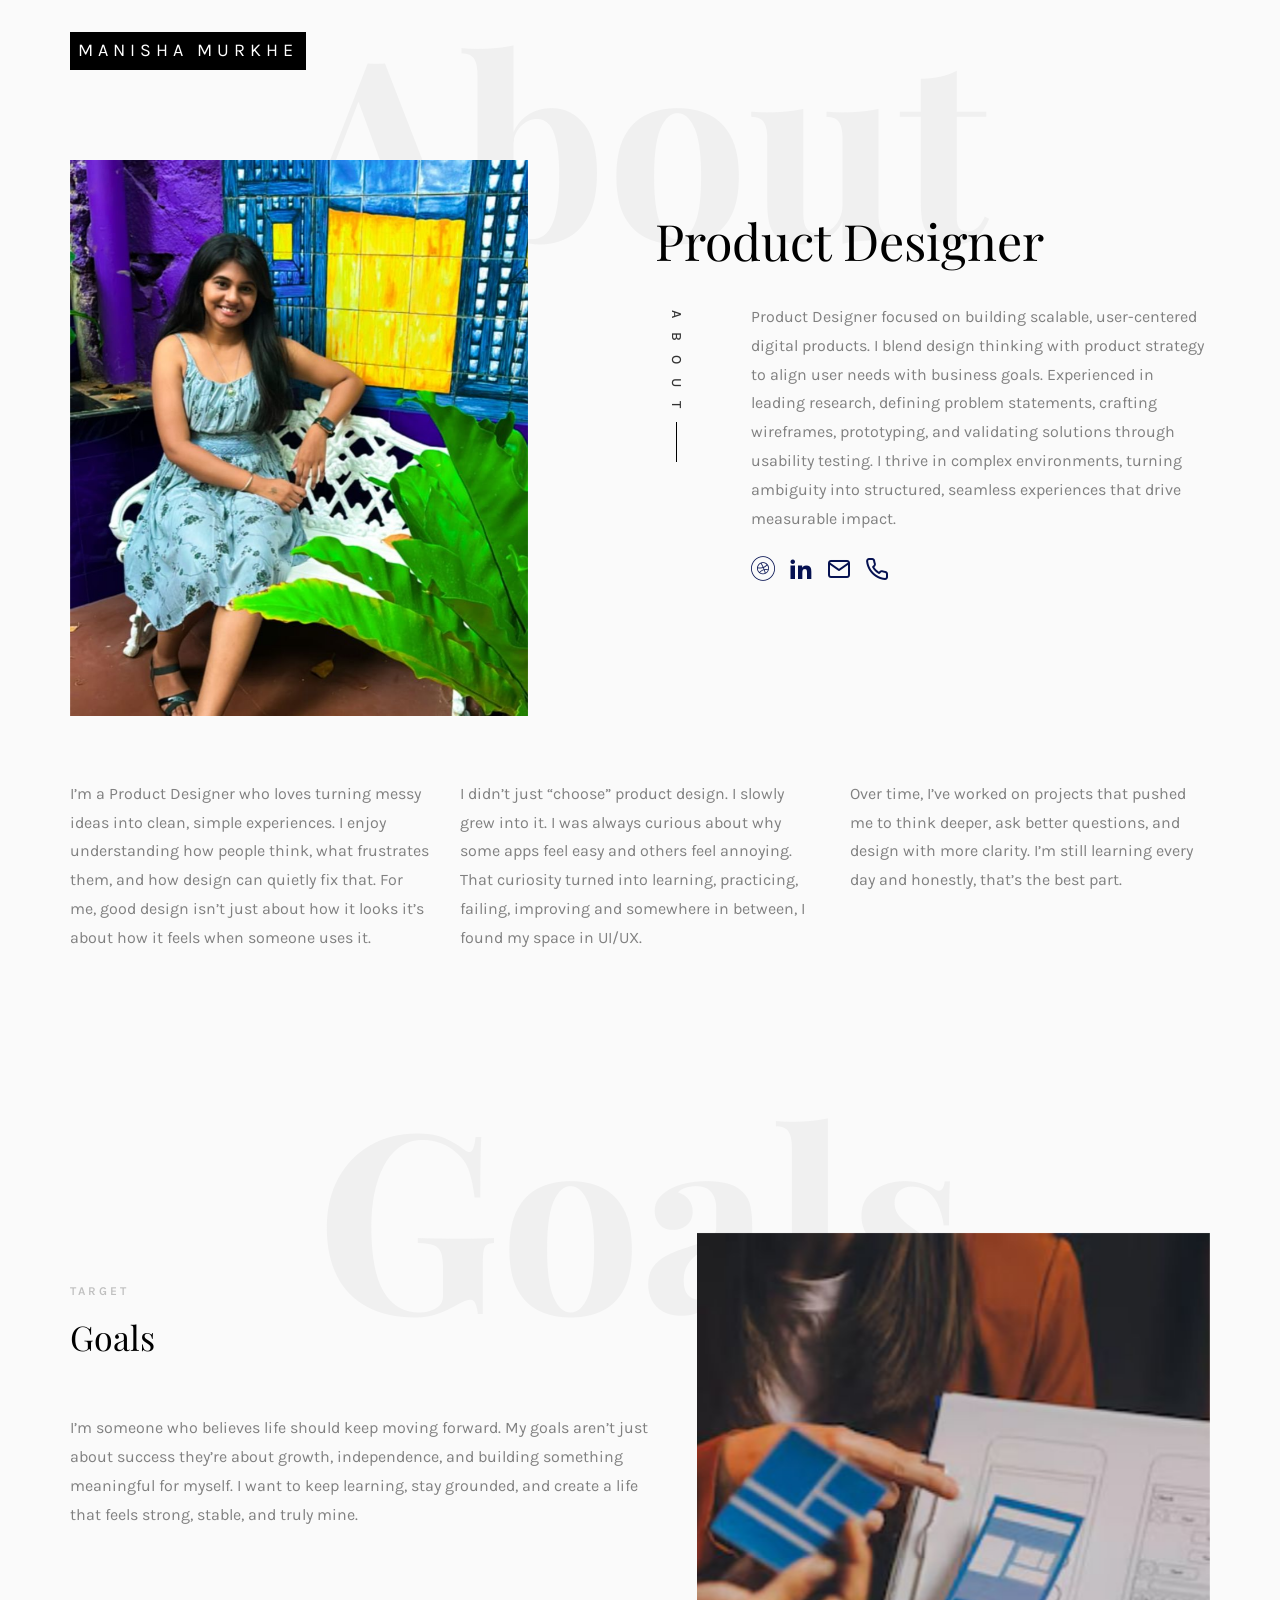
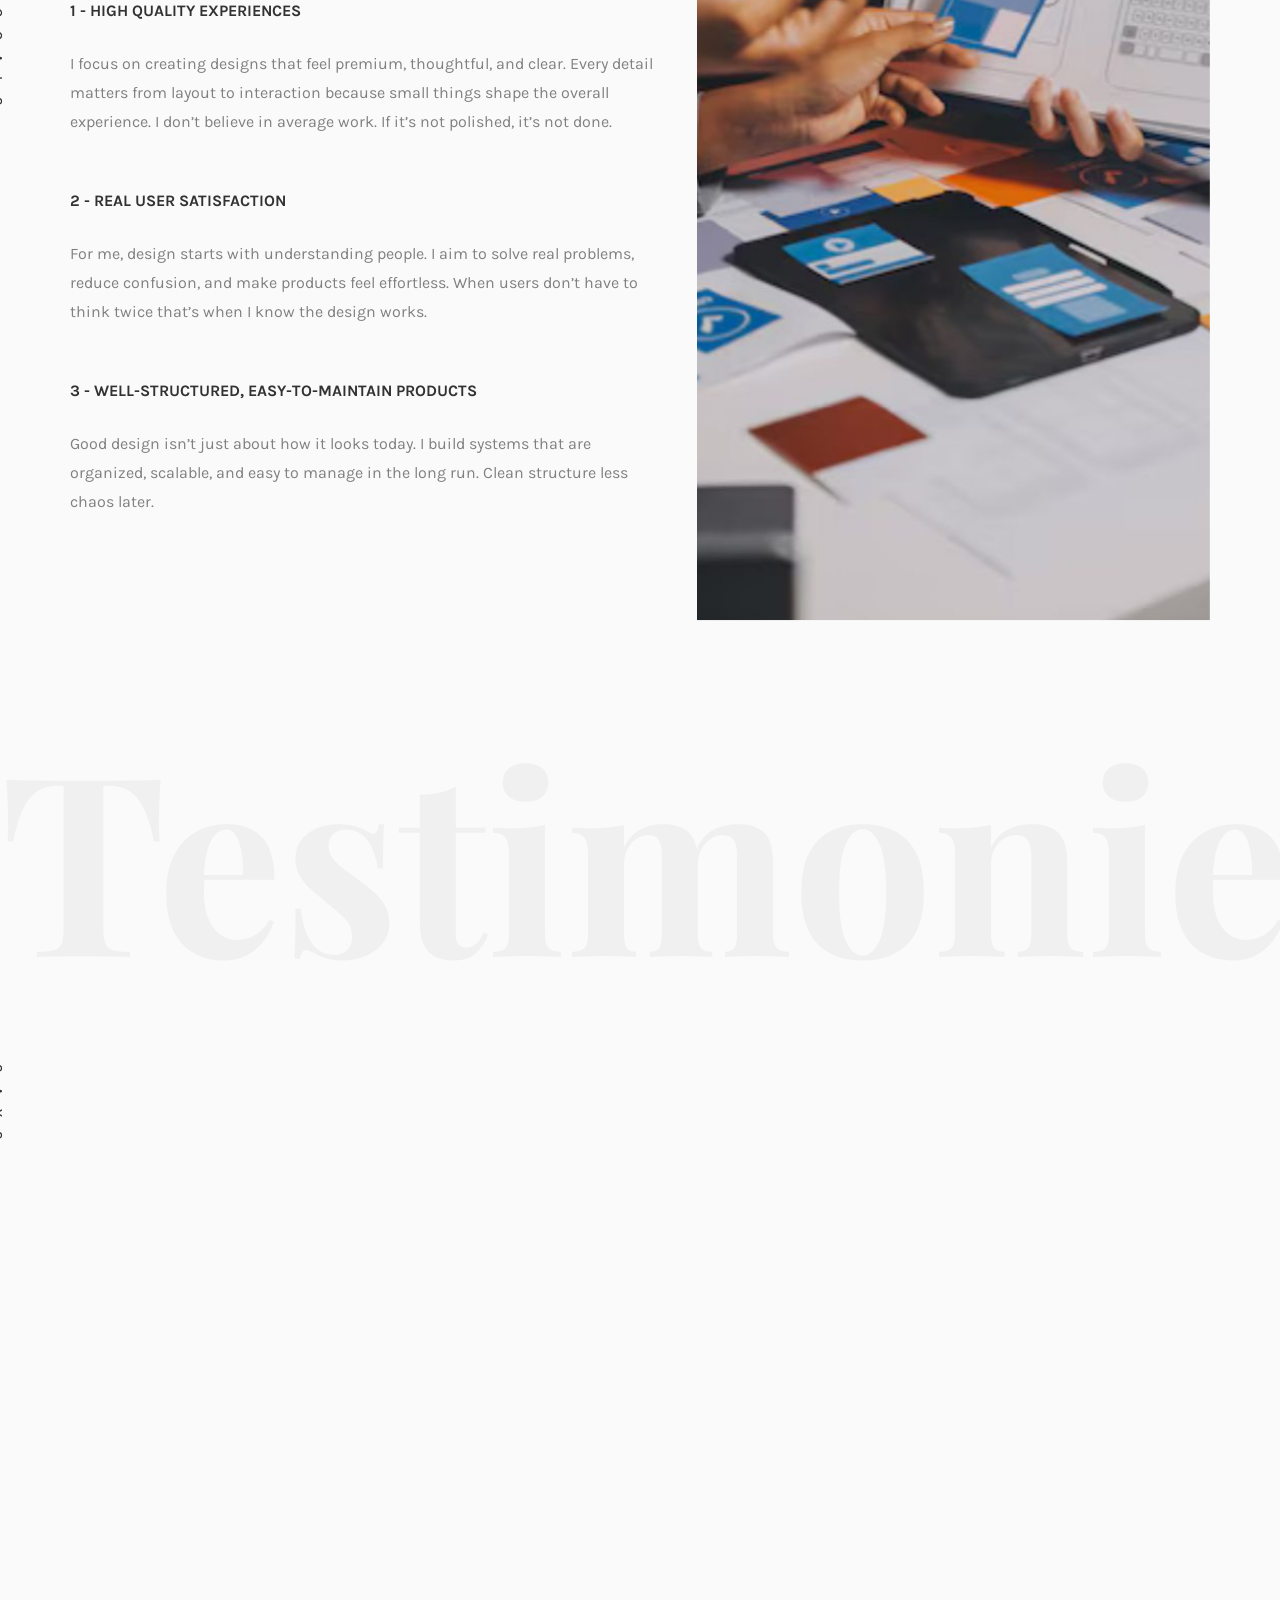
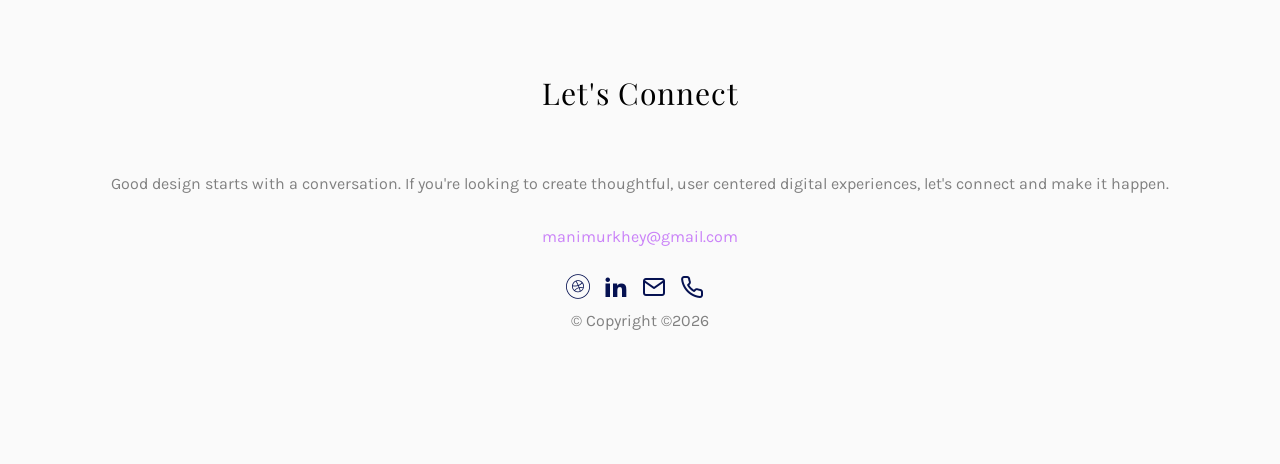
==== commit 38374dcb: "cahnges" ====
--- a/about.html
+++ b/about.html
@@ -131,7 +131,7 @@
     <a href="mailto:manimurkhey@gmail.com"><i class="icon-mail5"></i></a>
     <a href="tel:+917721084207"><i class="icon-phone2"></i></a>
 </p>
-								<p><a href="index.html" class="btn btn-primary btn-outline">View My Works</a></p>
+								<!-- <p><a href="index.html" class="btn btn-primary btn-outline">View My Works</a></p> -->
 							</div>
 						</div>
 					</div>
--- a/css/style.css
+++ b/css/style.css
@@ -1279,7 +1279,7 @@
     text-decoration: none !important; }
   #footer p.colorlib-social-icons i {
     font-size: 24px;
-    color: #CA82F8; }
+    color: #051151; }
   #footer p .block {
     color: #1a1a1a;
     font-size: 14px; }
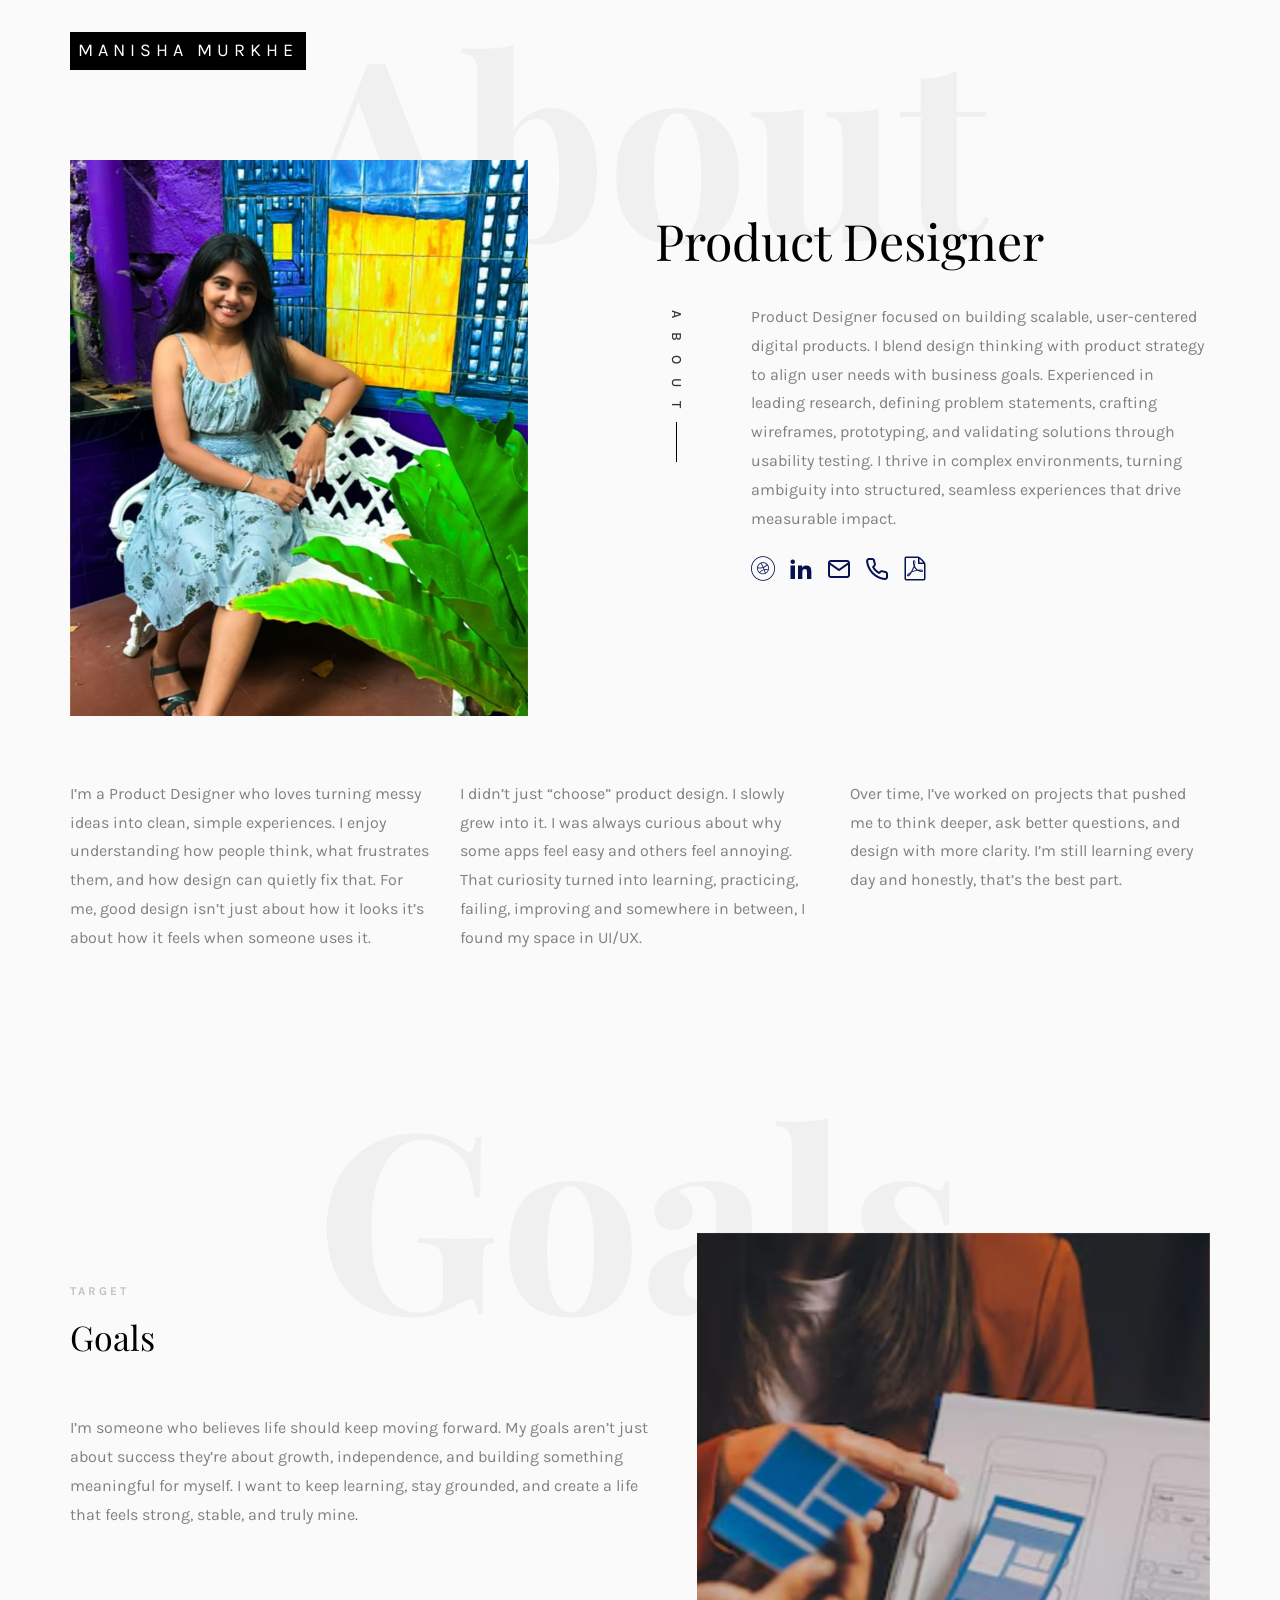
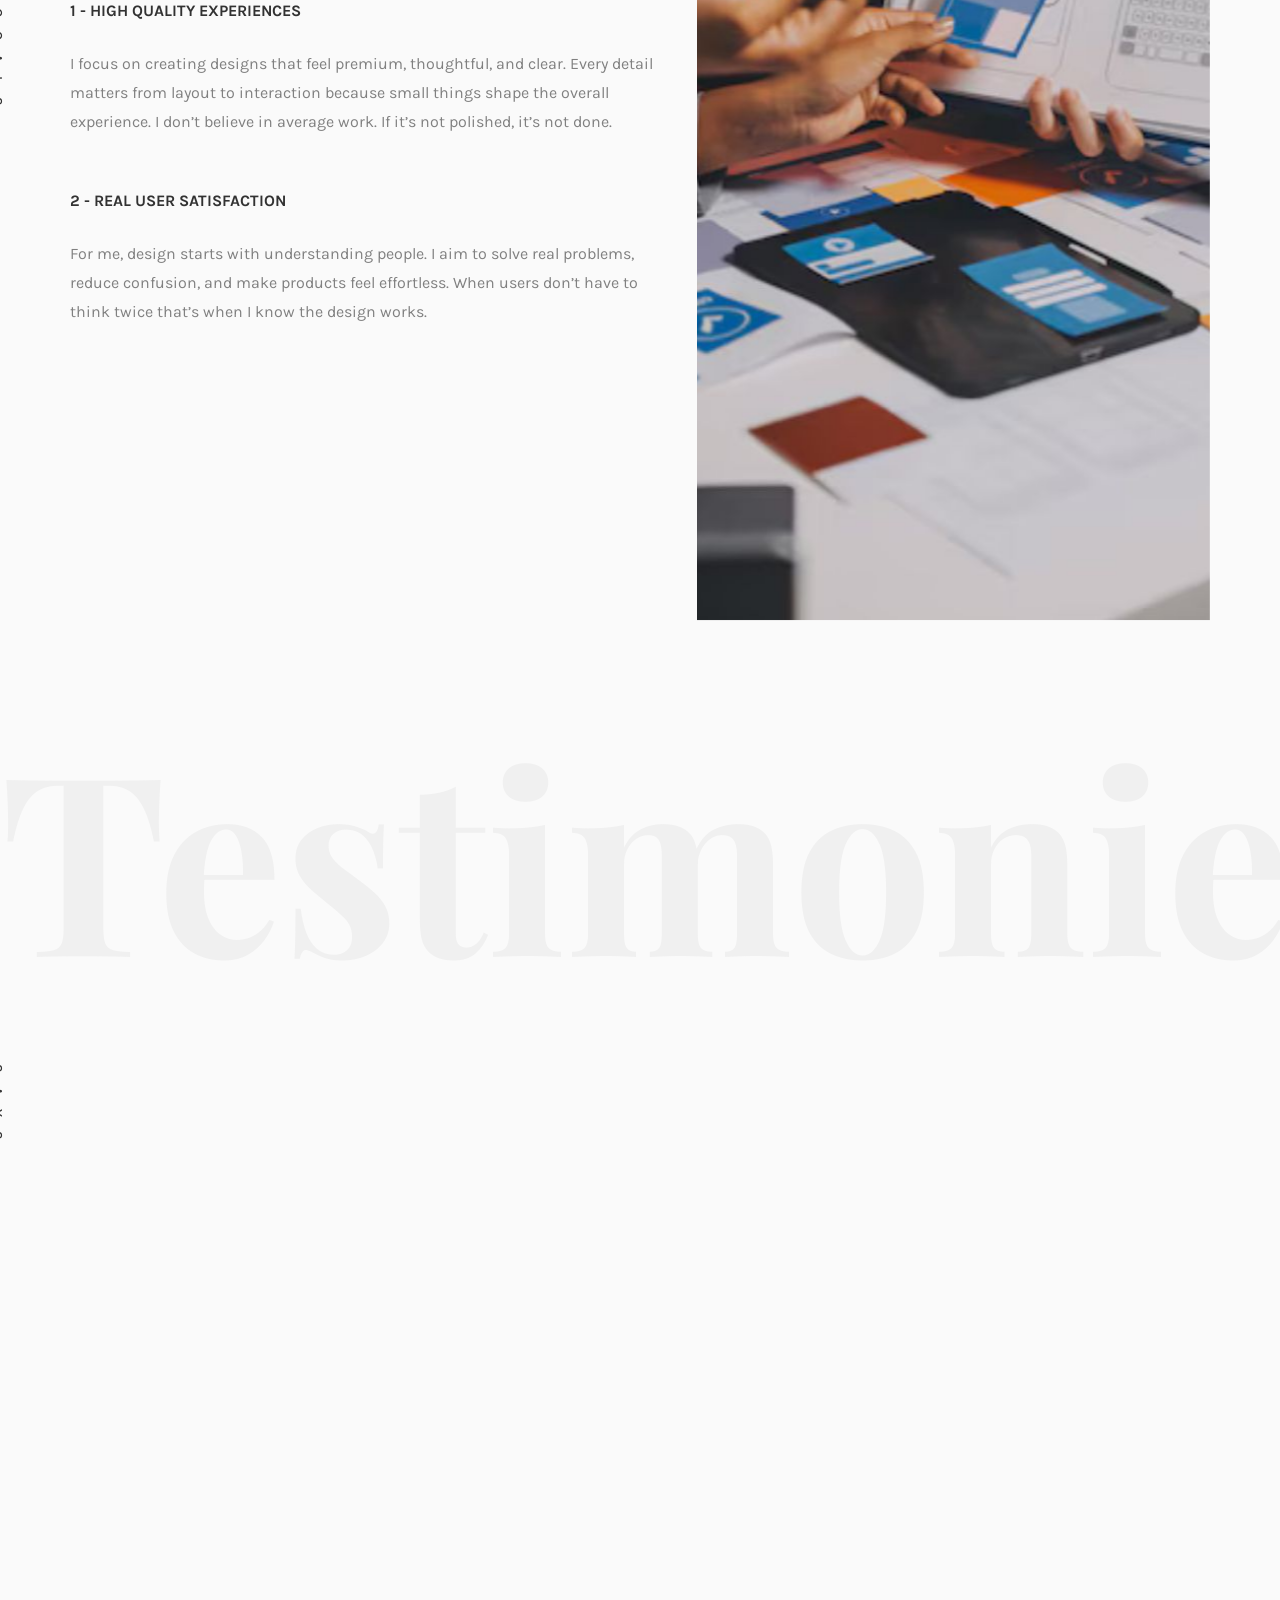
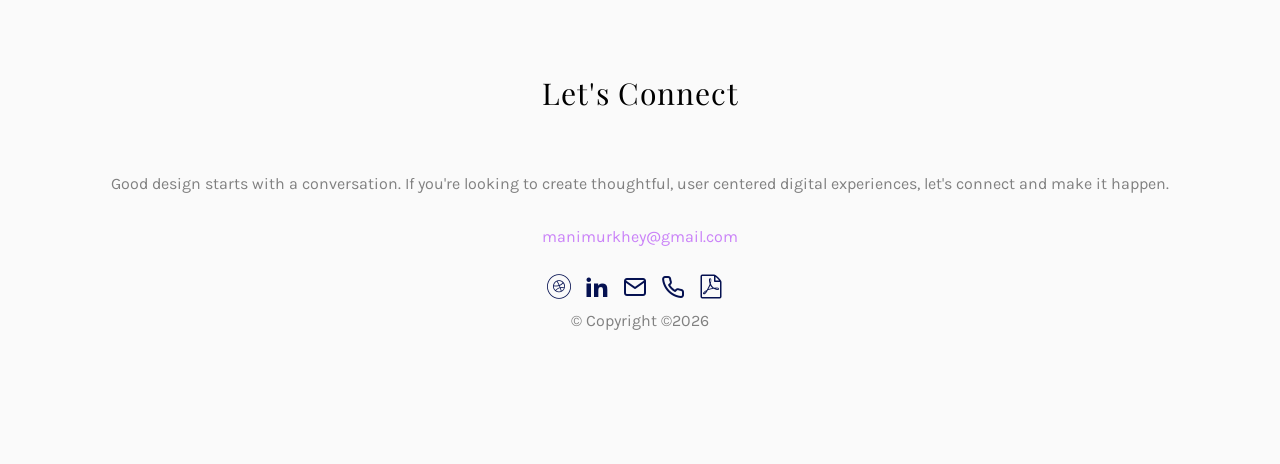
==== commit 0b9b2a8c: "add resume link" ====
--- a/about.html
+++ b/about.html
@@ -130,6 +130,7 @@
     <a href="https://www.linkedin.com/in/manisha-murkhe-967870202/" target="_blank"><i class="icon-linkedin2"></i></a>
     <a href="mailto:manimurkhey@gmail.com"><i class="icon-mail5"></i></a>
     <a href="tel:+917721084207"><i class="icon-phone2"></i></a>
+    <a href="https://drive.google.com/file/d/1meg90JMLWFdBJZbxl0y2p9k0TV6ZlJ-D/view?usp=sharing" target="_blank" download="Manisha-Murkhe-Resume.pdf"><i class="icon-file-pdf"></i></a>
 </p>
 								<!-- <p><a href="index.html" class="btn btn-primary btn-outline">View My Works</a></p> -->
 							</div>
@@ -253,6 +254,7 @@
     <a href="https://www.linkedin.com/in/manisha-murkhe-967870202/" target="_blank"><i class="icon-linkedin2"></i></a>
     <a href="mailto:manimurkhey@gmail.com"><i class="icon-mail5"></i></a>
     <a href="tel:+917721084207"><i class="icon-phone2"></i></a>
+    <a href="https://drive.google.com/file/d/1meg90JMLWFdBJZbxl0y2p9k0TV6ZlJ-D/view?usp=sharing" target="_blank" download="Manisha-Murkhe-Resume.pdf"><i class="icon-file-pdf"></i></a>
 							</p>
 						</div>
 					</div>
